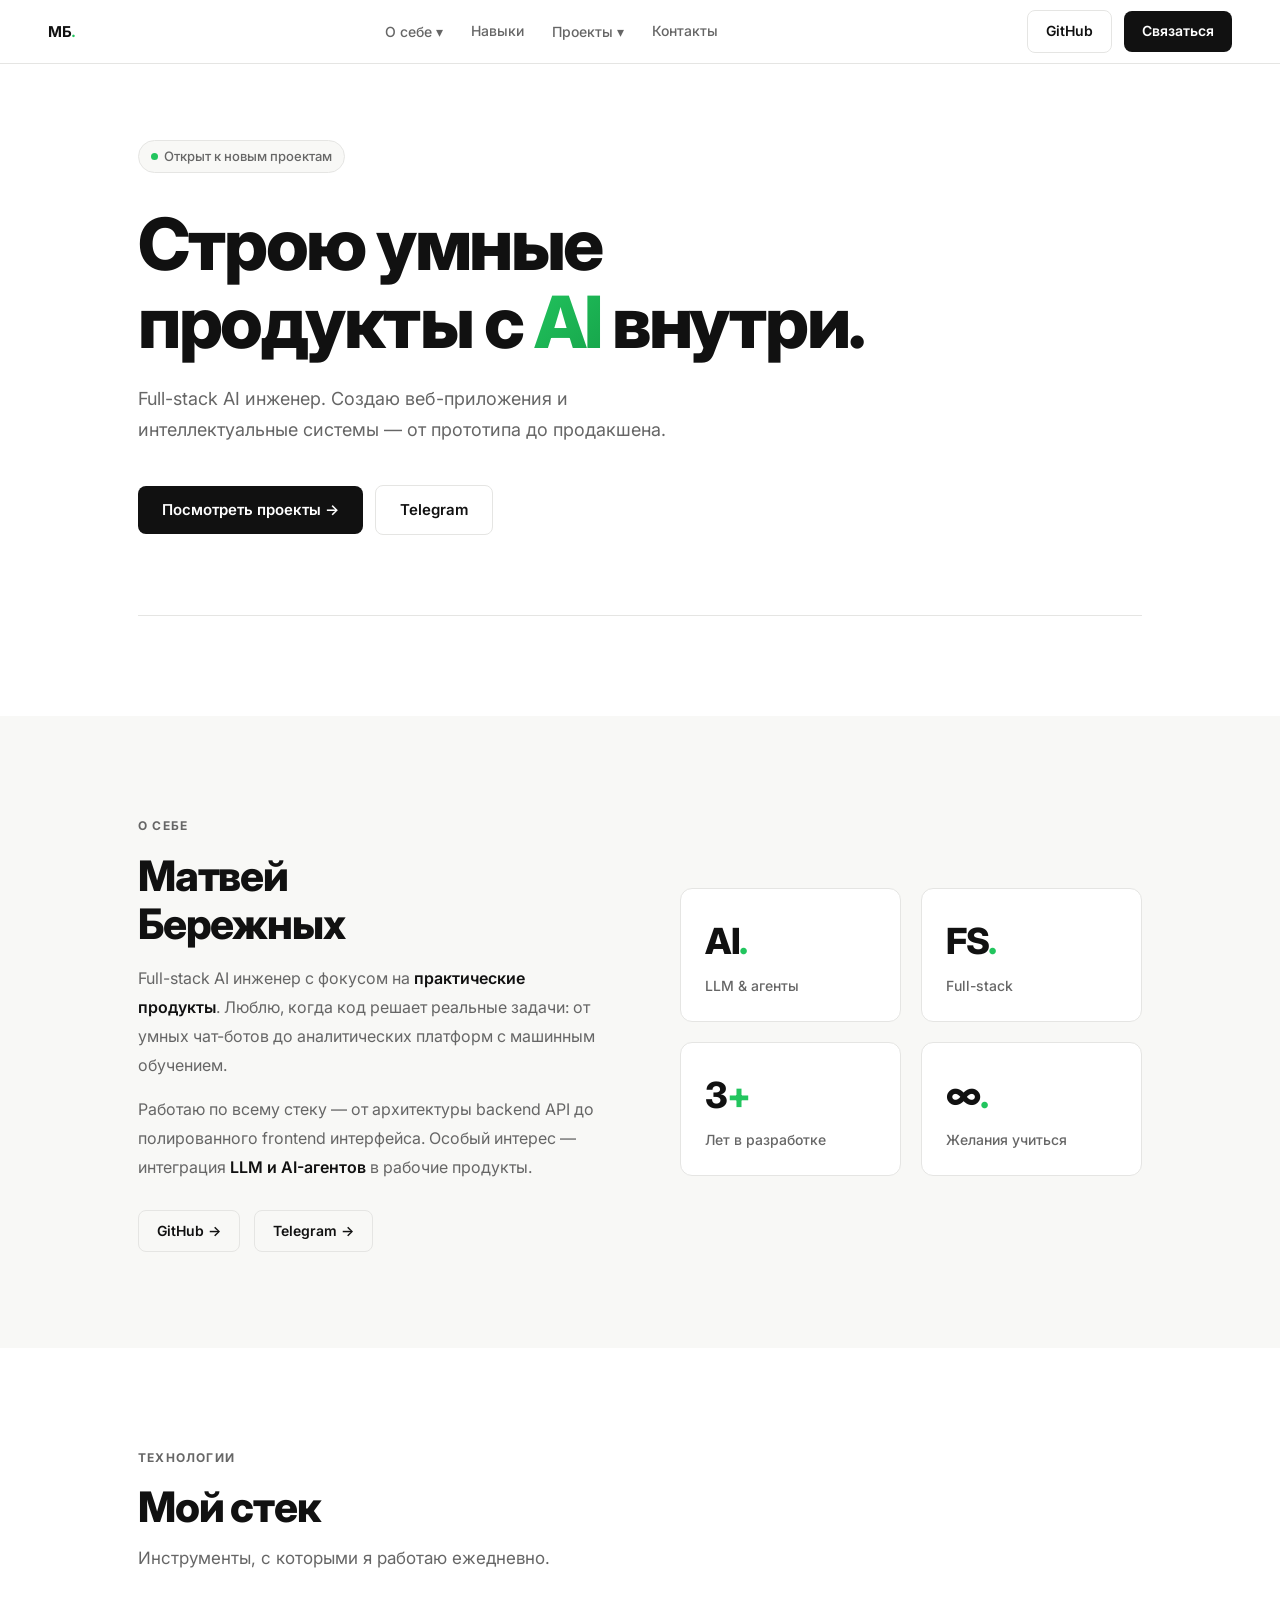
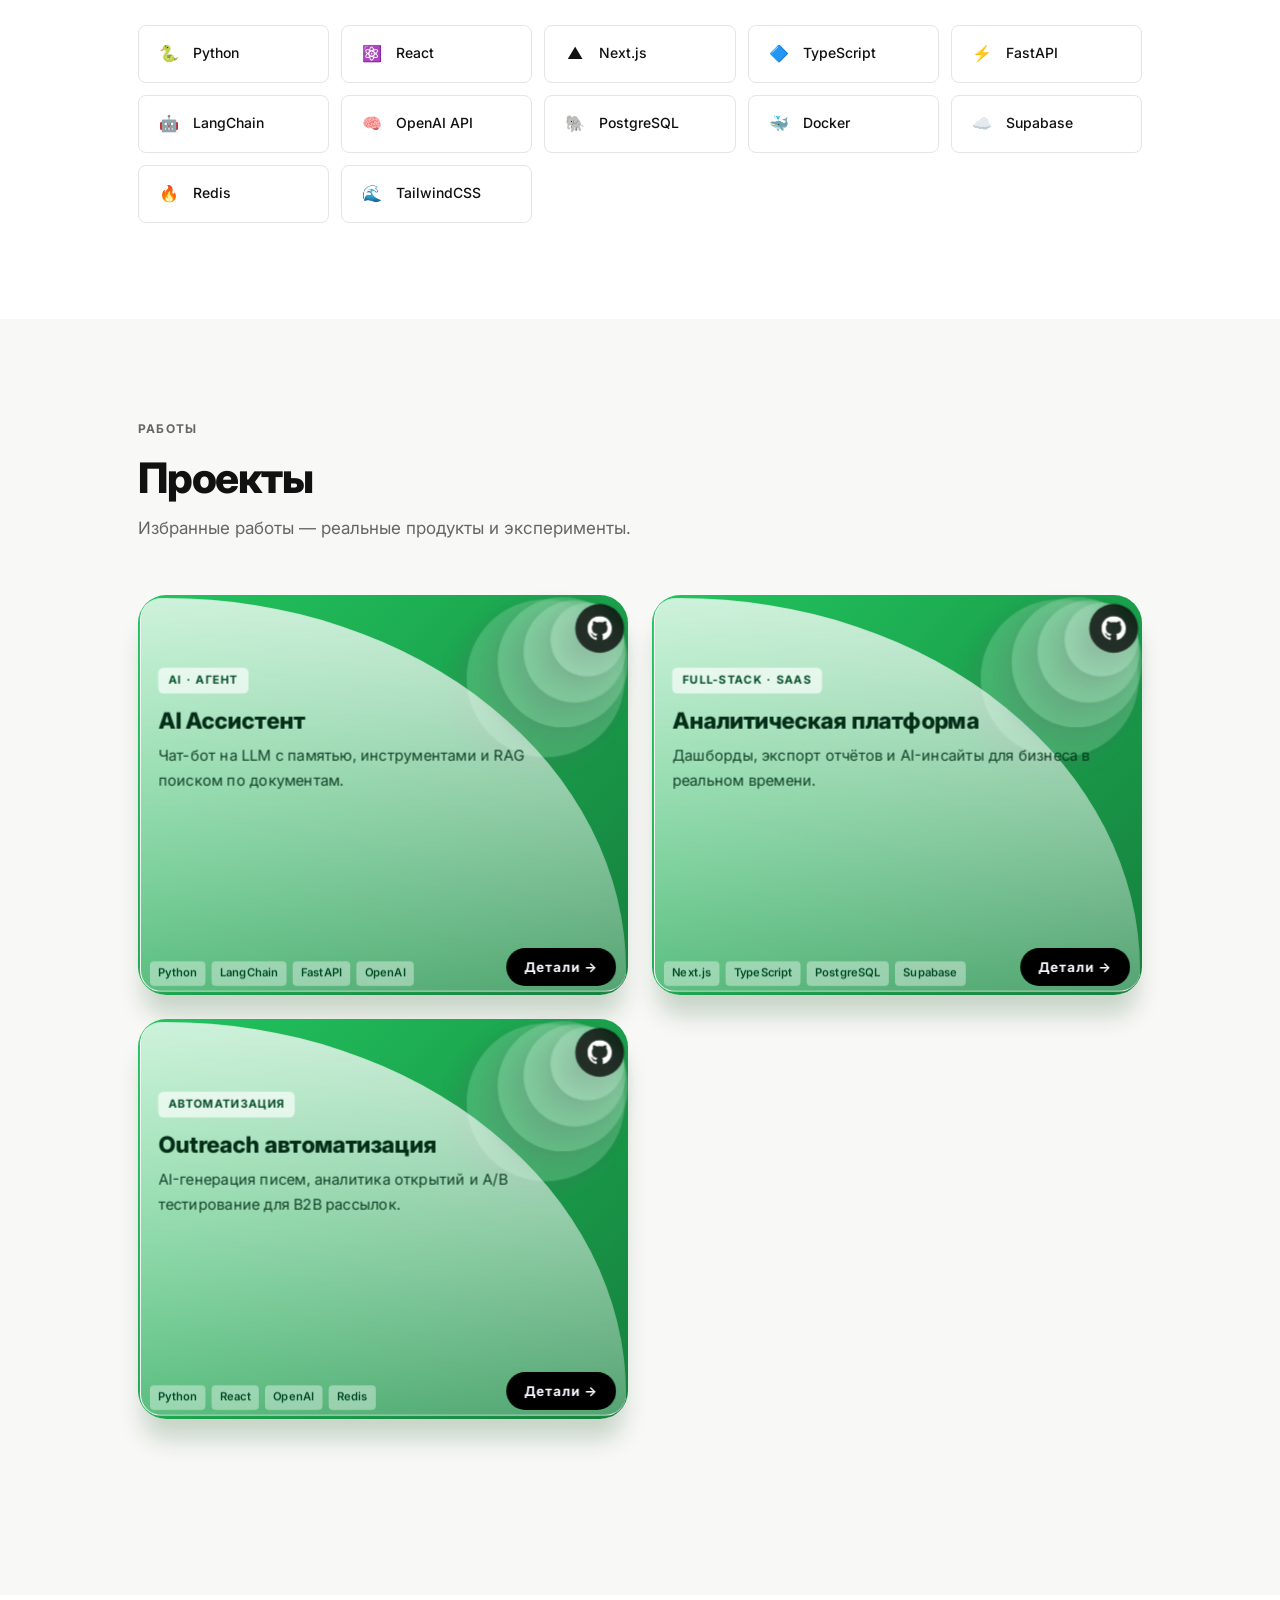
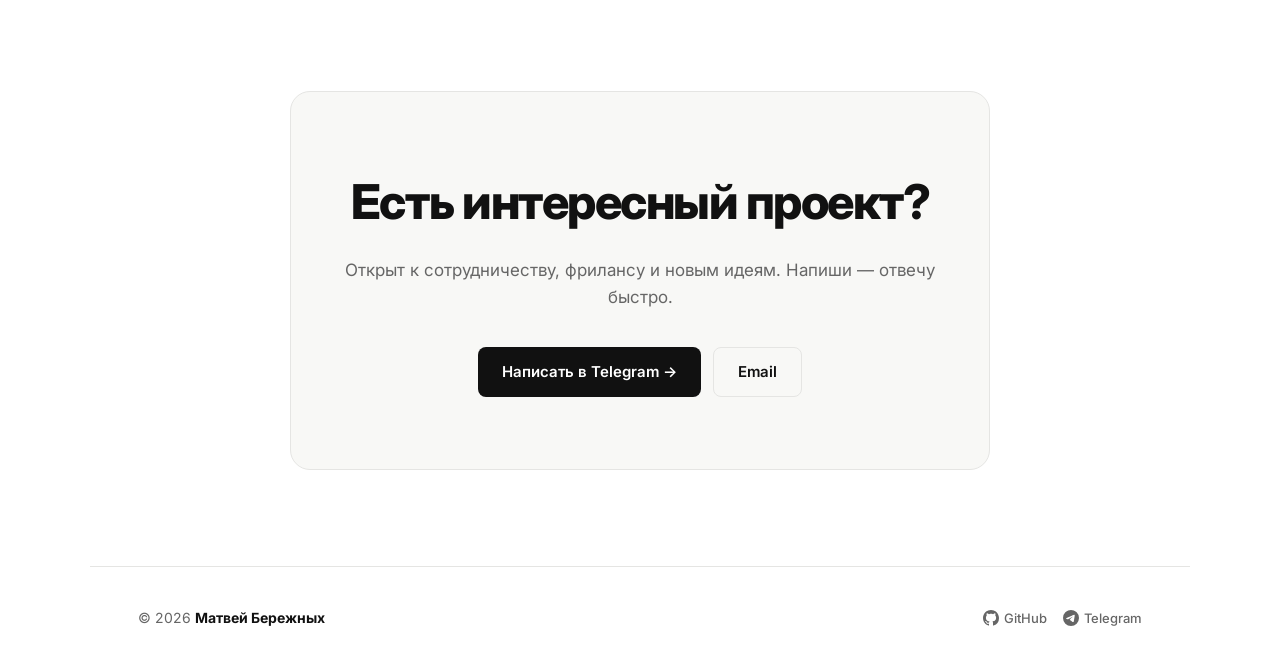
==== index.html @ 0d834790 "UI: redesign project cards — GitHub circle icon, visible category badge, stack/details layout Co-Aut" ====
<!DOCTYPE html>
<html lang="ru">
<head>
  <meta charset="UTF-8" />
  <meta name="viewport" content="width=device-width, initial-scale=1.0" />
  <title>Матвей Бережных — Full-stack AI инженер</title>
  <link rel="preconnect" href="https://fonts.googleapis.com" />
  <link href="https://fonts.googleapis.com/css2?family=Inter:wght@300;400;500;600;700;800&display=swap" rel="stylesheet" />
  <link rel="stylesheet" href="style.css" />
  <style>
    /* ── HERO ── */
    .hero {
      padding: 140px 48px 100px;
      max-width: 1100px; margin: 0 auto;
    }
    .hero-badge {
      display: inline-flex; align-items: center; gap: 6px;
      padding: 5px 12px; background: var(--bg2);
      border: 1px solid var(--border); border-radius: 100px;
      font-size: 13px; font-weight: 500; color: var(--text-muted); margin-bottom: 32px;
    }
    .hero-badge .dot {
      width: 7px; height: 7px; background: var(--accent-green);
      border-radius: 50%; animation: pulse 2s infinite;
    }
    @keyframes pulse { 0%,100%{opacity:1} 50%{opacity:0.4} }

    .hero h1 {
      font-size: clamp(40px, 6vw, 72px);
      font-weight: 800; letter-spacing: -2.5px; line-height: 1.08;
      color: var(--text); max-width: 820px;
    }
    .hero h1 em {
      font-style: normal;
      background: linear-gradient(135deg, #22c55e 0%, #16a34a 100%);
      -webkit-background-clip: text; -webkit-text-fill-color: transparent; background-clip: text;
    }
    .hero-sub {
      margin-top: 24px; font-size: 18px; color: var(--text-muted);
      max-width: 560px; line-height: 1.7; font-weight: 400;
    }
    .hero-actions {
      margin-top: 40px; display: flex; gap: 12px; flex-wrap: wrap; align-items: center;
    }
    .hero-actions .btn { font-size: 15px; padding: 12px 24px; }
    .hero-divider { margin-top: 80px; border: none; border-top: 1px solid var(--border); }

    /* ── SECTION COMMON ── */
    section { padding: 96px 48px; max-width: 1100px; margin: 0 auto; }
    .section-label {
      display: inline-block; font-size: 12px; font-weight: 700;
      letter-spacing: 1.2px; text-transform: uppercase;
      color: var(--text-muted); margin-bottom: 16px;
    }
    .section-title {
      font-size: clamp(28px, 3.5vw, 42px); font-weight: 800;
      letter-spacing: -1.2px; line-height: 1.15; color: var(--text);
    }
    .section-desc {
      margin-top: 12px; font-size: 17px; color: var(--text-muted);
      max-width: 520px; line-height: 1.7;
    }

    /* ── ABOUT ── */
    #about { background: var(--bg2); max-width: 100%; padding: 96px 0; }
    #about .inner {
      max-width: 1100px; margin: 0 auto; padding: 0 48px;
      display: grid; grid-template-columns: 1fr 1fr; gap: 80px; align-items: center;
    }
    .about-text p { font-size: 16px; color: var(--text-muted); line-height: 1.8; margin-top: 16px; }
    .about-text p strong { color: var(--text); font-weight: 600; }
    .about-stats { display: grid; grid-template-columns: 1fr 1fr; gap: 20px; }
    .stat-card {
      background: var(--bg); border: 1px solid var(--border);
      border-radius: var(--radius); padding: 24px;
    }
    .stat-card .num { font-size: 36px; font-weight: 800; letter-spacing: -1.5px; color: var(--text); }
    .stat-card .num span { color: var(--accent-green); }
    .stat-card .label { margin-top: 4px; font-size: 14px; color: var(--text-muted); font-weight: 500; }

    /* ── SKILLS ── */
    .skills-grid {
      margin-top: 52px;
      display: grid; grid-template-columns: repeat(auto-fill, minmax(160px, 1fr)); gap: 12px;
    }
    .skill-chip {
      display: flex; align-items: center; gap: 10px;
      padding: 14px 16px; background: var(--bg);
      border: 1px solid var(--border); border-radius: var(--radius-sm);
      font-size: 14px; font-weight: 500; color: var(--text);
      transition: border-color 0.15s, background 0.15s;
    }
    .skill-chip:hover { border-color: #aaa; background: var(--bg2); }
    .skill-icon {
      width: 28px; height: 28px; border-radius: 6px;
      display: flex; align-items: center; justify-content: center; font-size: 16px; flex-shrink: 0;
    }

    /* ── PROJECTS ── */
    #projects { background: var(--bg2); max-width: 100%; padding: 96px 0; overflow: visible; }
    #projects .inner { max-width: 1100px; margin: 0 auto; padding: 0 48px; overflow: visible; }
    .projects-grid {
      margin-top: 52px;
      display: grid; grid-template-columns: repeat(auto-fill, minmax(320px, 1fr));
      gap: 24px; overflow: visible; padding-bottom: 80px;
    }

    /* ── 3D PROJECT CARDS (uiverse Smit-Prajapati, adapted) ── */
    /* ── 3D PROJECT CARDS ── */
    .pc-parent {
      width: 100%;
      height: 400px;
      perspective: 1000px;
    }
    .pc-card {
      height: 100%;
      border-radius: 28px;
      background: linear-gradient(135deg, #22c55e 0%, #15803d 100%);
      transition: all 0.5s ease-in-out;
      transform-style: preserve-3d;
      box-shadow: rgba(5, 71, 17, 0) 40px 50px 25px -40px, rgba(5, 71, 17, 0.2) 0px 25px 25px -5px;
      position: relative;
    }
    .pc-glass {
      transform-style: preserve-3d;
      position: absolute;
      inset: 8px;
      border-radius: 22px;
      border-top-right-radius: 100%;
      background: linear-gradient(0deg, rgba(255,255,255,0.28) 0%, rgba(255,255,255,0.78) 100%);
      transform: translate3d(0, 0, 25px);
      border-left: 1px solid white;
      border-bottom: 1px solid white;
      transition: all 0.5s ease-in-out;
      pointer-events: none;
    }
    .pc-logo {
      position: absolute;
      right: 0; top: 0;
      transform-style: preserve-3d;
    }
    .pc-circle {
      display: block; position: absolute; aspect-ratio: 1;
      border-radius: 50%; top: 0; right: 0;
      box-shadow: rgba(100,100,111,0.2) -10px 10px 20px 0px;
      backdrop-filter: blur(5px);
      background: rgba(255,255,255,0.18);
      transition: all 0.5s ease-in-out;
    }
    .pc-circle1 { width: 155px; transform: translate3d(0,0,20px); top: 8px; right: 8px; }
    .pc-circle2 { width: 125px; transform: translate3d(0,0,40px); top: 10px; right: 10px; backdrop-filter: blur(1px); transition-delay: 0.4s; }
    .pc-circle3 { width: 96px;  transform: translate3d(0,0,60px); top: 17px; right: 17px; transition-delay: 0.8s; }
    .pc-circle4 { width: 68px;  transform: translate3d(0,0,80px); top: 23px; right: 23px; transition-delay: 1.2s; }
    .pc-circle5 {
      width: 44px; transform: translate3d(0,0,100px);
      top: 28px; right: 28px;
      display: grid; place-content: center;
      transition-delay: 1.6s;
      background: rgba(10,10,10,0.82) !important;
      text-decoration: none;
      cursor: pointer;
      transition: background 0.3s, transform 0.5s ease-in-out;
    }
    .pc-circle5 svg { width: 22px; height: 22px; fill: white; pointer-events: none; }
    .pc-circle5:hover { background: #181717 !important; }

    .pc-content {
      position: absolute;
      top: 0; left: 0; right: 0; bottom: 64px;
      padding: 76px 48px 16px 26px;
      transform: translate3d(0, 0, 26px);
      display: flex; flex-direction: column; justify-content: flex-start;
    }
    .pc-category {
      display: inline-block; width: fit-content;
      font-size: 11px; font-weight: 700; letter-spacing: 1.1px; text-transform: uppercase;
      color: #064e2a; background: rgba(255,255,255,0.65);
      padding: 4px 10px; border-radius: 5px; margin-bottom: 12px;
    }
    .pc-title {
      display: block;
      color: #042e18; font-weight: 800; font-size: 22px; letter-spacing: -0.4px;
      margin-bottom: 10px; line-height: 1.2;
    }
    .pc-text {
      display: block;
      color: rgba(4, 50, 26, 0.9); font-size: 14.5px; line-height: 1.65;
      margin-bottom: 14px; font-weight: 400;
    }
    .pc-stack { display: flex; flex-wrap: wrap; gap: 6px; margin-top: auto; }
    .pc-stack-tag {
      font-size: 11px; font-weight: 600;
      background: rgba(255,255,255,0.38); color: #064e2a;
      padding: 3px 8px; border-radius: 4px;
    }

    /* Readability tweaks — handled above */

    /* ── Bottom bar ── */
    .pc-bottom {
      position: absolute; bottom: 0; left: 0; right: 0;
      padding: 14px 18px;
      display: flex; gap: 10px; align-items: center; justify-content: space-between;
      transform: translate3d(0, 0, 26px);
      transform-style: preserve-3d;
    }

    /* GitHub button — moved to pc-circle5 icon */

    /* Details button */
    .pc-btn-details {
      outline: none; cursor: pointer; border: none;
      padding: 8px 18px; margin: 0;
      font-family: inherit; font-size: 13px;
      position: relative; display: inline-flex; align-items: center;
      letter-spacing: 0.05rem; font-weight: 700;
      border-radius: 500px; overflow: hidden;
      background: #22c55e; color: ghostwhite;
      text-decoration: none;
      transition: color 0.4s;
    }
    .pc-btn-details span {
      position: relative; z-index: 10; transition: color 0.4s;
    }
    .pc-btn-details:hover span { color: black; }
    .pc-btn-details::before {
      content: ""; position: absolute;
      top: 0; left: -10%; width: 120%; height: 100%; z-index: 0;
      background: #000;
      transform: skew(30deg);
      transition: transform 0.4s cubic-bezier(0.3, 1, 0.8, 1);
    }
    .pc-btn-details:hover::before { transform: translate3d(100%, 0, 0); }

    /* Hover 3D */
    .pc-parent:hover .pc-card {
      transform: rotate3d(1, 1, 0, 30deg);
      box-shadow: rgba(5,71,17,0.3) 30px 50px 25px -40px, rgba(5,71,17,0.1) 0px 25px 30px 0px;
    }
    .pc-parent:hover .pc-bottom .pc-btn-details {
      transform: translate3d(0, 0, 50px);
      box-shadow: rgba(5,71,17,0.2) -5px 20px 10px 0px;
    }
    .pc-parent:hover .pc-circle2 { transform: translate3d(0, 0, 60px); }
    .pc-parent:hover .pc-circle3 { transform: translate3d(0, 0, 80px); }
    .pc-parent:hover .pc-circle4 { transform: translate3d(0, 0, 100px); }
    .pc-parent:hover .pc-circle5 { transform: translate3d(0, 0, 120px); }

    @media (max-width: 768px) {
      .pc-parent { height: 360px; }
      .pc-parent:hover .pc-card { transform: none; }
    }

    /* ── CTA ── */
    #contact { text-align: center; }
    .cta-box {
      background: var(--bg2); border: 1px solid var(--border);
      border-radius: 20px; padding: 72px 48px; max-width: 700px; margin: 0 auto;
    }
    .cta-box h2 {
      font-size: clamp(28px, 4vw, 48px); font-weight: 800;
      letter-spacing: -1.5px; color: var(--text);
    }
    .cta-box p { margin-top: 16px; font-size: 17px; color: var(--text-muted); }
    .cta-box .actions { margin-top: 36px; display: flex; gap: 12px; justify-content: center; flex-wrap: wrap; }
    .cta-box .btn { font-size: 15px; padding: 12px 24px; }

    /* ── RESPONSIVE ── */
    @media (max-width: 768px) {
      .hero { padding: 110px 24px 64px; }
      section { padding: 64px 24px; }
      #about .inner { grid-template-columns: 1fr; padding: 0 24px; gap: 40px; }
      #projects .inner { padding: 0 24px; }
      .about-stats { grid-template-columns: 1fr 1fr; }
    }
  </style>
</head>
<body>

  <!-- NAV -->
  <nav id="nav">
    <a href="index.html" class="nav-logo">МБ<span>.</span></a>
    <ul class="nav-links" id="navLinks">
      <li>
        <button onclick="toggleDropdown(this)">О себе <i class="chevron">▾</i></button>
        <div class="dropdown">
          <a href="about.html" class="dropdown-item">
            <div class="di-icon">👤</div>
            <div class="di-text"><div class="di-title">Обо мне</div><div class="di-desc">Биография, опыт, ценности</div></div>
          </a>
          <a href="about.html#experience" class="dropdown-item">
            <div class="di-icon">🏆</div>
            <div class="di-text"><div class="di-title">Опыт и образование</div><div class="di-desc">Чем занимался, где учился</div></div>
          </a>
        </div>
      </li>
      <li><a href="#skills">Навыки</a></li>
      <li>
        <button onclick="toggleDropdown(this)">Проекты <i class="chevron">▾</i></button>
        <div class="dropdown">
          <a href="project-ai.html" class="dropdown-item">
            <div class="di-icon">🤖</div>
            <div class="di-text"><div class="di-title">AI Ассистент</div><div class="di-desc">LLM-агент с памятью и RAG</div></div>
          </a>
          <a href="project-analytics.html" class="dropdown-item">
            <div class="di-icon">📊</div>
            <div class="di-text"><div class="di-title">Аналитическая платформа</div><div class="di-desc">SaaS-дашборды + AI-инсайты</div></div>
          </a>
          <a href="project-outreach.html" class="dropdown-item">
            <div class="di-icon">✉️</div>
            <div class="di-text"><div class="di-title">Outreach автоматизация</div><div class="di-desc">AI-рассылки + аналитика</div></div>
          </a>
          <div class="dropdown-divider"></div>
          <a href="#projects" class="dropdown-item">
            <div class="di-icon">→</div>
            <div class="di-text"><div class="di-title">Все проекты</div><div class="di-desc">На главной странице</div></div>
          </a>
        </div>
      </li>
      <li><a href="#contact">Контакты</a></li>
    </ul>
    <div class="nav-cta">
      <a href="https://github.com/tamed0g" target="_blank" rel="noopener noreferrer" class="btn btn-outline">GitHub</a>
      <a href="#contact" class="btn btn-primary">Связаться</a>
    </div>
  </nav>

  <!-- HERO -->
  <div class="hero">
    <div class="hero-badge fade-in">
      <span class="dot"></span>
      Открыт к новым проектам
    </div>
    <h1 class="fade-in">Строю умные<br />продукты с&nbsp;<em>AI</em>&nbsp;внутри.</h1>
    <p class="hero-sub fade-in">
      Full-stack AI инженер. Создаю веб-приложения и интеллектуальные системы —
      от прототипа до продакшена.
    </p>
    <div class="hero-actions fade-in">
      <a href="#projects" class="btn btn-primary">Посмотреть проекты →</a>
      <a href="https://t.me/tamed0g" target="_blank" rel="noopener noreferrer" class="btn btn-outline">Telegram</a>
    </div>
    <hr class="hero-divider" />
  </div>

  <!-- ABOUT -->
  <section id="about">
    <div class="inner">
      <div class="about-text fade-in">
        <span class="section-label">О себе</span>
        <h2 class="section-title">Матвей<br />Бережных</h2>
        <p>
          Full-stack AI инженер с фокусом на <strong>практические продукты</strong>.
          Люблю, когда код решает реальные задачи: от умных чат-ботов до
          аналитических платформ с машинным обучением.
        </p>
        <p>
          Работаю по всему стеку — от архитектуры backend API
          до полированного frontend интерфейса. Особый интерес — интеграция
          <strong>LLM и AI-агентов</strong> в рабочие продукты.
        </p>
        <div style="margin-top: 28px;">
          <a href="https://github.com/tamed0g" target="_blank" rel="noopener noreferrer" class="btn btn-outline" style="margin-right:10px">GitHub →</a>
          <a href="https://t.me/tamed0g" target="_blank" rel="noopener noreferrer" class="btn btn-outline">Telegram →</a>
        </div>
      </div>
      <div class="about-stats fade-in">
        <div class="stat-card">
          <div class="num">AI<span>.</span></div>
          <div class="label">LLM & агенты</div>
        </div>
        <div class="stat-card">
          <div class="num">FS<span>.</span></div>
          <div class="label">Full-stack</div>
        </div>
        <div class="stat-card">
          <div class="num">3<span>+</span></div>
          <div class="label">Лет в разработке</div>
        </div>
        <div class="stat-card">
          <div class="num">∞<span>.</span></div>
          <div class="label">Желания учиться</div>
        </div>
      </div>
    </div>
  </section>

  <!-- SKILLS -->
  <section id="skills">
    <span class="section-label fade-in">Технологии</span>
    <h2 class="section-title fade-in">Мой стек</h2>
    <p class="section-desc fade-in">Инструменты, с которыми я работаю ежедневно.</p>
    <div class="skills-grid fade-in">
      <div class="skill-chip"><div class="skill-icon">🐍</div>Python</div>
      <div class="skill-chip"><div class="skill-icon">⚛️</div>React</div>
      <div class="skill-chip"><div class="skill-icon">▲</div>Next.js</div>
      <div class="skill-chip"><div class="skill-icon">🔷</div>TypeScript</div>
      <div class="skill-chip"><div class="skill-icon">⚡</div>FastAPI</div>
      <div class="skill-chip"><div class="skill-icon">🤖</div>LangChain</div>
      <div class="skill-chip"><div class="skill-icon">🧠</div>OpenAI API</div>
      <div class="skill-chip"><div class="skill-icon">🐘</div>PostgreSQL</div>
      <div class="skill-chip"><div class="skill-icon">🐳</div>Docker</div>
      <div class="skill-chip"><div class="skill-icon">☁️</div>Supabase</div>
      <div class="skill-chip"><div class="skill-icon">🔥</div>Redis</div>
      <div class="skill-chip"><div class="skill-icon">🌊</div>TailwindCSS</div>
    </div>
  </section>

  <!-- PROJECTS -->
  <section id="projects">
    <div class="inner">
      <span class="section-label fade-in">Работы</span>
      <h2 class="section-title fade-in">Проекты</h2>
      <p class="section-desc fade-in">Избранные работы — реальные продукты и эксперименты.</p>

      <div class="projects-grid">

        <div class="pc-parent">
          <div class="pc-card">
            <div class="pc-logo">
              <span class="pc-circle pc-circle1"></span>
              <span class="pc-circle pc-circle2"></span>
              <span class="pc-circle pc-circle3"></span>
              <span class="pc-circle pc-circle4"></span>
              <a href="https://github.com/tamed0g/assistant" target="_blank" rel="noopener noreferrer" class="pc-circle pc-circle5">
                <svg viewBox="0 0 24 24" xmlns="http://www.w3.org/2000/svg"><path d="M12 0C5.37 0 0 5.37 0 12c0 5.31 3.435 9.795 8.205 11.385.6.105.825-.255.825-.57 0-.285-.015-1.23-.015-2.235-3.015.555-3.795-.735-4.035-1.41-.135-.345-.72-1.41-1.23-1.695-.42-.225-1.02-.78-.015-.795.945-.015 1.62.87 1.845 1.23 1.08 1.815 2.805 1.305 3.495.99.105-.78.42-1.305.765-1.605-2.67-.3-5.46-1.335-5.46-5.925 0-1.305.465-2.385 1.23-3.225-.12-.3-.54-1.53.12-3.18 0 0 1.005-.315 3.3 1.23.96-.27 1.98-.405 3-.405s2.04.135 3 .405c2.295-1.56 3.3-1.23 3.3-1.23.66 1.65.24 2.88.12 3.18.765.84 1.23 1.905 1.23 3.225 0 4.605-2.805 5.625-5.475 5.925.435.375.81 1.095.81 2.22 0 1.605-.015 2.895-.015 3.3 0 .315.225.69.825.57A12.02 12.02 0 0 0 24 12c0-6.63-5.37-12-12-12z"/></svg>
              </a>
            </div>
            <div class="pc-glass"></div>
            <div class="pc-content">
              <span class="pc-category">AI · Агент</span>
              <span class="pc-title">AI Ассистент</span>
              <span class="pc-text">Чат-бот на LLM с памятью, инструментами и RAG поиском по документам.</span>
            </div>
            <div class="pc-bottom">
              <div class="pc-stack">
                <span class="pc-stack-tag">Python</span>
                <span class="pc-stack-tag">LangChain</span>
                <span class="pc-stack-tag">FastAPI</span>
                <span class="pc-stack-tag">OpenAI</span>
              </div>
              <a href="project-ai.html" class="pc-btn-details"><span>Детали →</span></a>
            </div>
          </div>
        </div>

        <div class="pc-parent">
          <div class="pc-card">
            <div class="pc-logo">
              <span class="pc-circle pc-circle1"></span>
              <span class="pc-circle pc-circle2"></span>
              <span class="pc-circle pc-circle3"></span>
              <span class="pc-circle pc-circle4"></span>
              <a href="https://github.com/tamed0g/ai_dashboard" target="_blank" rel="noopener noreferrer" class="pc-circle pc-circle5">
                <svg viewBox="0 0 24 24" xmlns="http://www.w3.org/2000/svg"><path d="M12 0C5.37 0 0 5.37 0 12c0 5.31 3.435 9.795 8.205 11.385.6.105.825-.255.825-.57 0-.285-.015-1.23-.015-2.235-3.015.555-3.795-.735-4.035-1.41-.135-.345-.72-1.41-1.23-1.695-.42-.225-1.02-.78-.015-.795.945-.015 1.62.87 1.845 1.23 1.08 1.815 2.805 1.305 3.495.99.105-.78.42-1.305.765-1.605-2.67-.3-5.46-1.335-5.46-5.925 0-1.305.465-2.385 1.23-3.225-.12-.3-.54-1.53.12-3.18 0 0 1.005-.315 3.3 1.23.96-.27 1.98-.405 3-.405s2.04.135 3 .405c2.295-1.56 3.3-1.23 3.3-1.23.66 1.65.24 2.88.12 3.18.765.84 1.23 1.905 1.23 3.225 0 4.605-2.805 5.625-5.475 5.925.435.375.81 1.095.81 2.22 0 1.605-.015 2.895-.015 3.3 0 .315.225.69.825.57A12.02 12.02 0 0 0 24 12c0-6.63-5.37-12-12-12z"/></svg>
              </a>
            </div>
            <div class="pc-glass"></div>
            <div class="pc-content">
              <span class="pc-category">Full-stack · SaaS</span>
              <span class="pc-title">Аналитическая платформа</span>
              <span class="pc-text">Дашборды, экспорт отчётов и AI-инсайты для бизнеса в реальном времени.</span>
            </div>
            <div class="pc-bottom">
              <div class="pc-stack">
                <span class="pc-stack-tag">Next.js</span>
                <span class="pc-stack-tag">TypeScript</span>
                <span class="pc-stack-tag">PostgreSQL</span>
                <span class="pc-stack-tag">Supabase</span>
              </div>
              <a href="project-analytics.html" class="pc-btn-details"><span>Детали →</span></a>
            </div>
          </div>
        </div>

        <div class="pc-parent">
          <div class="pc-card">
            <div class="pc-logo">
              <span class="pc-circle pc-circle1"></span>
              <span class="pc-circle pc-circle2"></span>
              <span class="pc-circle pc-circle3"></span>
              <span class="pc-circle pc-circle4"></span>
              <a href="https://github.com/tamed0g/b2b-outreach-pipeline" target="_blank" rel="noopener noreferrer" class="pc-circle pc-circle5">
                <svg viewBox="0 0 24 24" xmlns="http://www.w3.org/2000/svg"><path d="M12 0C5.37 0 0 5.37 0 12c0 5.31 3.435 9.795 8.205 11.385.6.105.825-.255.825-.57 0-.285-.015-1.23-.015-2.235-3.015.555-3.795-.735-4.035-1.41-.135-.345-.72-1.41-1.23-1.695-.42-.225-1.02-.78-.015-.795.945-.015 1.62.87 1.845 1.23 1.08 1.815 2.805 1.305 3.495.99.105-.78.42-1.305.765-1.605-2.67-.3-5.46-1.335-5.46-5.925 0-1.305.465-2.385 1.23-3.225-.12-.3-.54-1.53.12-3.18 0 0 1.005-.315 3.3 1.23.96-.27 1.98-.405 3-.405s2.04.135 3 .405c2.295-1.56 3.3-1.23 3.3-1.23.66 1.65.24 2.88.12 3.18.765.84 1.23 1.905 1.23 3.225 0 4.605-2.805 5.625-5.475 5.925.435.375.81 1.095.81 2.22 0 1.605-.015 2.895-.015 3.3 0 .315.225.69.825.57A12.02 12.02 0 0 0 24 12c0-6.63-5.37-12-12-12z"/></svg>
              </a>
            </div>
            <div class="pc-glass"></div>
            <div class="pc-content">
              <span class="pc-category">Автоматизация</span>
              <span class="pc-title">Outreach автоматизация</span>
              <span class="pc-text">AI-генерация писем, аналитика открытий и A/B тестирование для B2B рассылок.</span>
            </div>
            <div class="pc-bottom">
              <div class="pc-stack">
                <span class="pc-stack-tag">Python</span>
                <span class="pc-stack-tag">React</span>
                <span class="pc-stack-tag">OpenAI</span>
                <span class="pc-stack-tag">Redis</span>
              </div>
              <a href="project-outreach.html" class="pc-btn-details"><span>Детали →</span></a>
            </div>
          </div>
        </div>

      </div>
    </div>
  </section>

  <!-- CONTACT -->
  <section id="contact">
    <div class="cta-box fade-in">
      <h2>Есть интересный проект?</h2>
      <p>Открыт к сотрудничеству, фрилансу и новым идеям. Напиши — отвечу быстро.</p>
      <div class="actions">
        <a href="https://t.me/tamed0g" target="_blank" rel="noopener noreferrer" class="btn btn-primary">Написать в Telegram →</a>
        <a href="mailto:berezhnyhmatvey@gmail.com" class="btn btn-outline">Email</a>
      </div>
    </div>
  </section>

  <!-- FOOTER -->
  <footer>
    <div class="footer-left">© 2026 <a href="#">Матвей Бережных</a></div>
    <div class="footer-socials">
      <a href="https://github.com/tamed0g" target="_blank" rel="noopener noreferrer">
        <svg width="16" height="16" viewBox="0 0 24 24" fill="currentColor"><path d="M12 0C5.37 0 0 5.37 0 12c0 5.31 3.435 9.795 8.205 11.385.6.105.825-.255.825-.57 0-.285-.015-1.23-.015-2.235-3.015.555-3.795-.735-4.035-1.41-.135-.345-.72-1.41-1.23-1.695-.42-.225-1.02-.78-.015-.795.945-.015 1.62.87 1.845 1.23 1.08 1.815 2.805 1.305 3.495.99.105-.78.42-1.305.765-1.605-2.67-.3-5.46-1.335-5.46-5.925 0-1.305.465-2.385 1.23-3.225-.12-.3-.54-1.53.12-3.18 0 0 1.005-.315 3.3 1.23.96-.27 1.98-.405 3-.405s2.04.135 3 .405c2.295-1.56 3.3-1.23 3.3-1.23.66 1.65.24 2.88.12 3.18.765.84 1.23 1.905 1.23 3.225 0 4.605-2.805 5.625-5.475 5.925.435.375.81 1.095.81 2.22 0 1.605-.015 2.895-.015 3.3 0 .315.225.69.825.57A12.02 12.02 0 0 0 24 12c0-6.63-5.37-12-12-12z"/></svg>
        GitHub
      </a>
      <a href="https://t.me/tamed0g" target="_blank" rel="noopener noreferrer">
        <svg width="16" height="16" viewBox="0 0 24 24" fill="currentColor"><path d="M11.944 0A12 12 0 0 0 0 12a12 12 0 0 0 12 12 12 12 0 0 0 12-12A12 12 0 0 0 12 0a12 12 0 0 0-.056 0zm4.962 7.224c.1-.002.321.023.465.14a.506.506 0 0 1 .171.325c.016.093.036.306.02.472-.18 1.898-.962 6.502-1.36 8.627-.168.9-.499 1.201-.82 1.23-.696.065-1.225-.46-1.9-.902-1.056-.693-1.653-1.124-2.678-1.8-1.185-.78-.417-1.21.258-1.91.177-.184 3.247-2.977 3.307-3.23.007-.032.014-.15-.056-.212s-.174-.041-.249-.024c-.106.024-1.793 1.14-5.061 3.345-.48.33-.913.49-1.302.48-.428-.008-1.252-.241-1.865-.44-.752-.245-1.349-.374-1.297-.789.027-.216.325-.437.893-.663 3.498-1.524 5.83-2.529 6.998-3.014 3.332-1.386 4.025-1.627 4.476-1.635z"/></svg>
        Telegram
      </a>
    </div>
  </footer>

  <script src="main.js"></script>
</body>
</html>
---- style.css ----
/* ── RESET ── */
*, *::before, *::after { box-sizing: border-box; margin: 0; padding: 0; }

:root {
  --bg: #ffffff;
  --bg2: #f8f8f6;
  --bg3: #f0efeb;
  --text: #111111;
  --text-muted: #666666;
  --accent-green: #22c55e;
  --border: #e5e5e3;
  --radius: 12px;
  --radius-sm: 8px;
}

html { scroll-behavior: smooth; }
body {
  font-family: 'Inter', -apple-system, sans-serif;
  background: var(--bg);
  color: var(--text);
  line-height: 1.6;
  -webkit-font-smoothing: antialiased;
}

/* ── NAV ── */
nav {
  position: fixed; top: 0; left: 0; right: 0; z-index: 100;
  display: flex; align-items: center; justify-content: space-between;
  padding: 0 48px; height: 64px;
  background: rgba(255,255,255,0.85);
  backdrop-filter: blur(12px);
  border-bottom: 1px solid var(--border);
  transition: box-shadow 0.2s;
}
nav.scrolled { box-shadow: 0 1px 16px rgba(0,0,0,0.06); }

.nav-logo {
  font-size: 15px; font-weight: 700; letter-spacing: -0.3px;
  color: var(--text); text-decoration: none;
}
.nav-logo span { color: var(--accent-green); }

.nav-links {
  display: flex; gap: 4px; list-style: none; align-items: center;
}
.nav-links > li { position: relative; }
.nav-links > li > a,
.nav-links > li > button {
  font-size: 14px; font-weight: 500; color: var(--text-muted);
  text-decoration: none; background: none; border: none; cursor: pointer;
  padding: 6px 12px; border-radius: 6px;
  display: flex; align-items: center; gap: 4px;
  transition: color 0.15s, background 0.15s; font-family: inherit;
}
.nav-links > li > a:hover,
.nav-links > li > button:hover,
.nav-links > li.open > button { color: var(--text); background: var(--bg2); }
.nav-links > li > button .chevron {
  display: inline-block; transition: transform 0.2s; font-style: normal;
}
.nav-links > li.open > button .chevron { transform: rotate(180deg); }

.nav-cta { display: flex; align-items: center; gap: 12px; }

/* Dropdown */
.dropdown {
  position: absolute; top: calc(100% + 10px); left: 50%;
  transform: translateX(-50%) translateY(-8px);
  min-width: 220px; background: var(--bg);
  border: 1px solid var(--border); border-radius: var(--radius);
  box-shadow: 0 8px 32px rgba(0,0,0,0.10), 0 2px 8px rgba(0,0,0,0.06);
  padding: 8px; opacity: 0; pointer-events: none;
  transition: opacity 0.18s ease, transform 0.18s ease; z-index: 200;
}
.nav-links > li.open .dropdown {
  opacity: 1; pointer-events: auto; transform: translateX(-50%) translateY(0);
}
.dropdown::before {
  content: ''; position: absolute; top: -5px; left: 50%;
  transform: translateX(-50%) rotate(45deg); width: 10px; height: 10px;
  background: var(--bg);
  border-left: 1px solid var(--border); border-top: 1px solid var(--border);
}
.dropdown-item {
  display: flex; align-items: flex-start; gap: 12px;
  padding: 10px 12px; border-radius: 8px;
  text-decoration: none; color: var(--text); transition: background 0.12s;
}
.dropdown-item:hover { background: var(--bg2); }
.di-icon {
  font-size: 20px; width: 36px; height: 36px;
  background: var(--bg2); border: 1px solid var(--border);
  border-radius: 8px; display: flex; align-items: center;
  justify-content: center; flex-shrink: 0; transition: border-color 0.12s;
}
.dropdown-item:hover .di-icon { border-color: #bbb; }
.di-title { font-size: 13px; font-weight: 600; color: var(--text); line-height: 1.3; }
.di-desc { font-size: 12px; color: var(--text-muted); margin-top: 1px; line-height: 1.4; }
.dropdown-divider { height: 1px; background: var(--border); margin: 6px 0; }

/* ── BUTTONS ── */
.btn {
  display: inline-flex; align-items: center; gap: 6px;
  padding: 9px 18px; font-size: 14px; font-weight: 600;
  border-radius: var(--radius-sm); text-decoration: none;
  transition: all 0.15s; cursor: pointer; border: none;
}
.btn-primary { background: var(--text); color: #fff; }
.btn-primary:hover { background: #333; }
.btn-outline { background: transparent; color: var(--text); border: 1.5px solid var(--border); }
.btn-outline:hover { border-color: var(--text); background: var(--bg2); }

/* ── FOOTER ── */
footer {
  border-top: 1px solid var(--border); padding: 40px 48px;
  max-width: 1100px; margin: 0 auto;
  display: flex; align-items: center; justify-content: space-between; flex-wrap: wrap; gap: 16px;
}
.footer-left { font-size: 14px; color: var(--text-muted); }
.footer-left a { font-weight: 700; color: var(--text); text-decoration: none; }
.footer-socials { display: flex; gap: 16px; }
.footer-socials a {
  font-size: 13px; font-weight: 500; color: var(--text-muted);
  text-decoration: none; display: flex; align-items: center; gap: 5px; transition: color 0.15s;
}
.footer-socials a:hover { color: var(--text); }

/* ── FADE-IN ── */
.fade-in {
  opacity: 0; transform: translateY(20px);
  transition: opacity 0.5s ease, transform 0.5s ease;
}
.fade-in.visible { opacity: 1; transform: none; }

/* ── PAGE HERO (страницы проектов и "О себе") ── */
.page-hero {
  padding: 120px 48px 72px;
  max-width: 1100px; margin: 0 auto;
  border-bottom: 1px solid var(--border);
}
.breadcrumb { display: flex; align-items: center; gap: 6px; font-size: 13px; color: var(--text-muted); margin-bottom: 24px; }
.breadcrumb a { color: var(--text-muted); text-decoration: none; }
.breadcrumb a:hover { color: var(--text); }
.breadcrumb span { opacity: 0.4; }
.hero-meta { display: flex; align-items: center; gap: 10px; margin-bottom: 20px; flex-wrap: wrap; }
.project-tag {
  font-size: 11px; font-weight: 600; letter-spacing: 0.8px; text-transform: uppercase;
  color: var(--text-muted); background: var(--bg2); border: 1px solid var(--border);
  padding: 3px 8px; border-radius: 4px;
}
.page-hero h1 { font-size: clamp(36px, 5vw, 60px); font-weight: 800; letter-spacing: -2px; line-height: 1.1; }
.page-hero p { margin-top: 16px; font-size: 18px; color: var(--text-muted); max-width: 580px; line-height: 1.7; }
.hero-actions { display: flex; gap: 12px; margin-top: 32px; flex-wrap: wrap; }
.hero-actions .btn { font-size: 15px; padding: 12px 24px; }

/* ── CONTENT (страницы проектов) ── */
.content { max-width: 1100px; margin: 0 auto; padding: 72px 48px; }
.content-block { margin-bottom: 64px; }
.content-block h2 { font-size: 24px; font-weight: 700; letter-spacing: -0.6px; margin-bottom: 20px; }
.content-block p { font-size: 16px; color: var(--text-muted); line-height: 1.8; margin-bottom: 14px; }
.content-block p strong { color: var(--text); font-weight: 600; }

/* Feature cards */
.feature-grid { display: grid; grid-template-columns: repeat(auto-fill, minmax(240px, 1fr)); gap: 16px; margin-top: 8px; }
.feature-card {
  background: var(--bg2); border: 1px solid var(--border); border-radius: var(--radius);
  padding: 24px; transition: border-color 0.15s;
}
.feature-card:hover { border-color: #bbb; }
.feature-icon { font-size: 24px; margin-bottom: 12px; }
.feature-title { font-size: 15px; font-weight: 700; color: var(--text); margin-bottom: 6px; }
.feature-desc { font-size: 13px; color: var(--text-muted); line-height: 1.6; }

/* Stack tags */
.stack-row { display: flex; flex-wrap: wrap; gap: 8px; margin-top: 8px; }
.stack-tag {
  font-size: 13px; font-weight: 500; color: var(--text);
  background: var(--bg2); border: 1px solid var(--border);
  border-radius: 6px; padding: 6px 12px;
}

/* Project prev/next nav */
.project-nav {
  display: flex; justify-content: space-between; align-items: center;
  padding: 32px 48px; border-top: 1px solid var(--border);
  max-width: 1100px; margin: 0 auto;
}
.pnav-link { display: flex; flex-direction: column; text-decoration: none; gap: 4px; }
.pnav-label { font-size: 12px; color: var(--text-muted); font-weight: 500; }
.pnav-title { font-size: 15px; font-weight: 700; color: var(--text); }
.pnav-link:hover .pnav-title { text-decoration: underline; }
.pnav-link.right { text-align: right; }

/* ── RESPONSIVE ── */
@media (max-width: 768px) {
  nav { padding: 0 24px; }
  .nav-links { display: none; }
  .page-hero, .content, .project-nav, footer { padding-left: 24px; padding-right: 24px; }
  footer { padding-top: 32px; padding-bottom: 32px; }
}
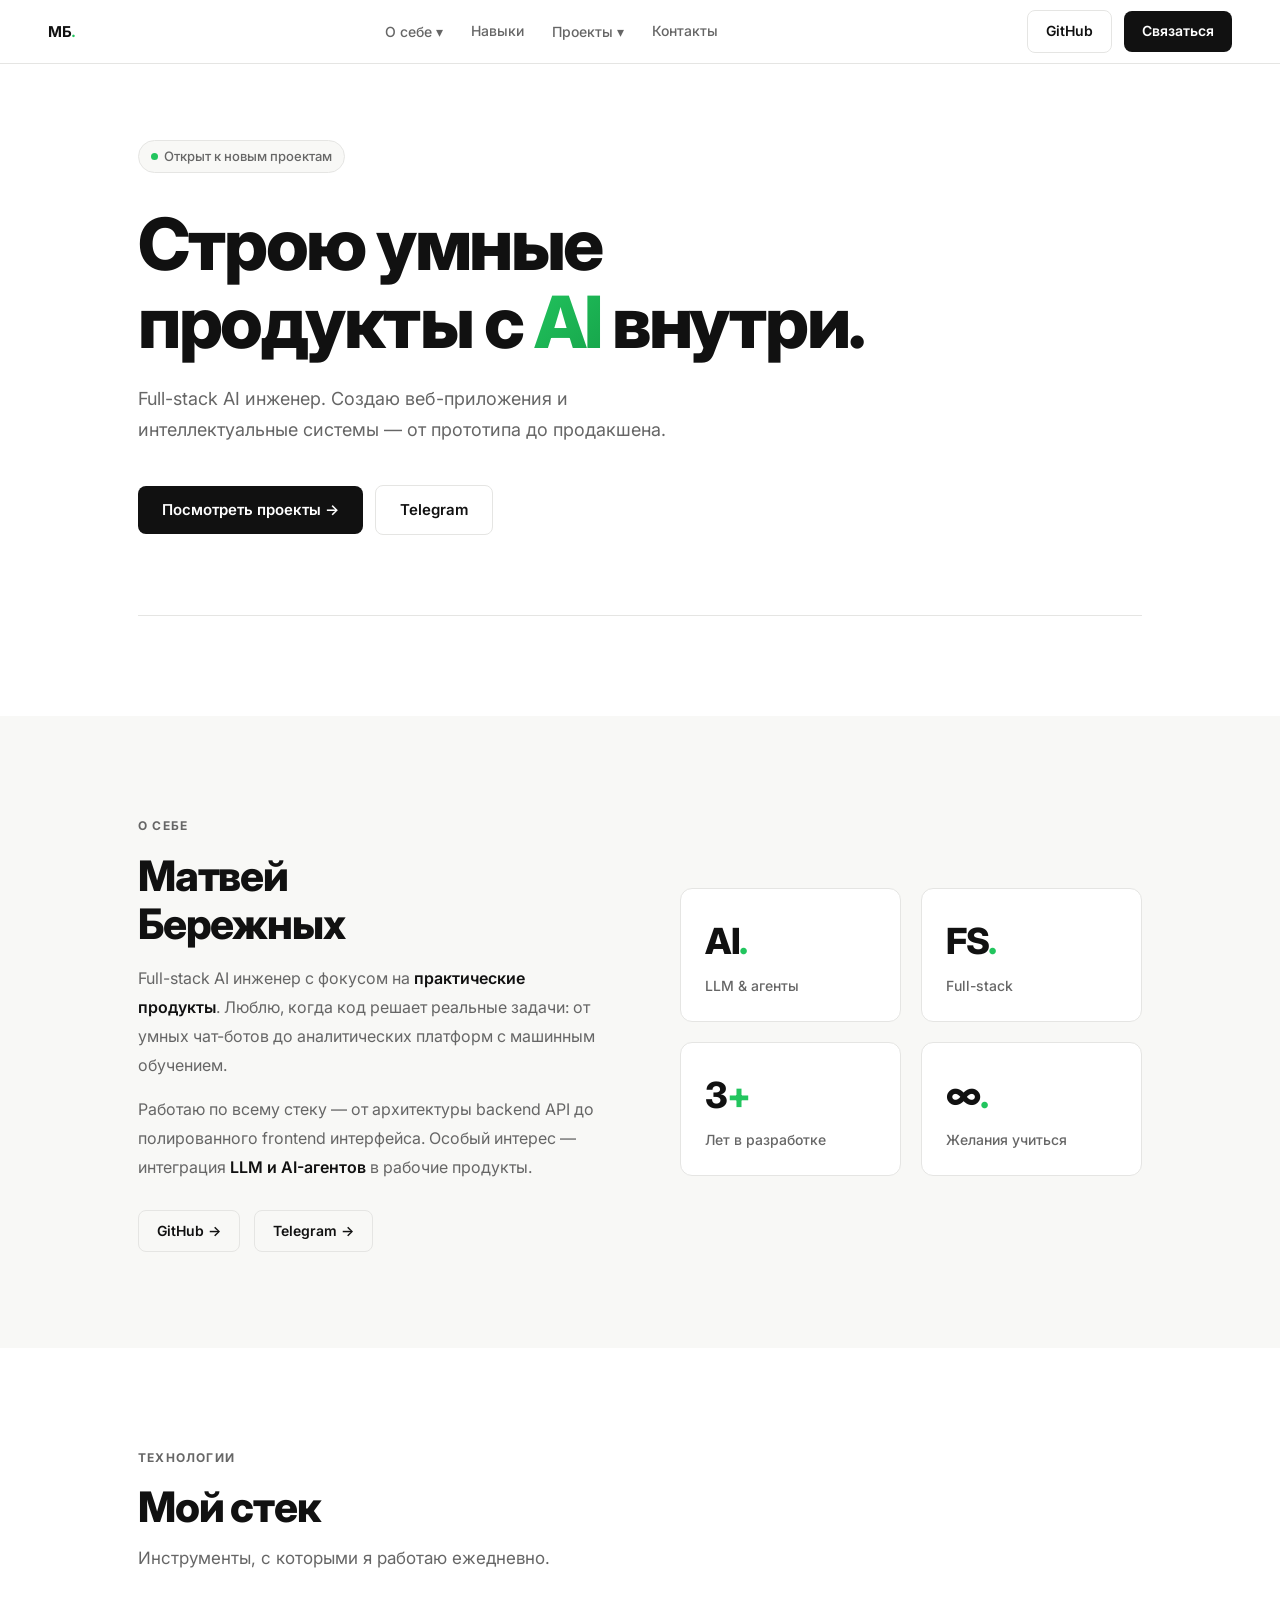
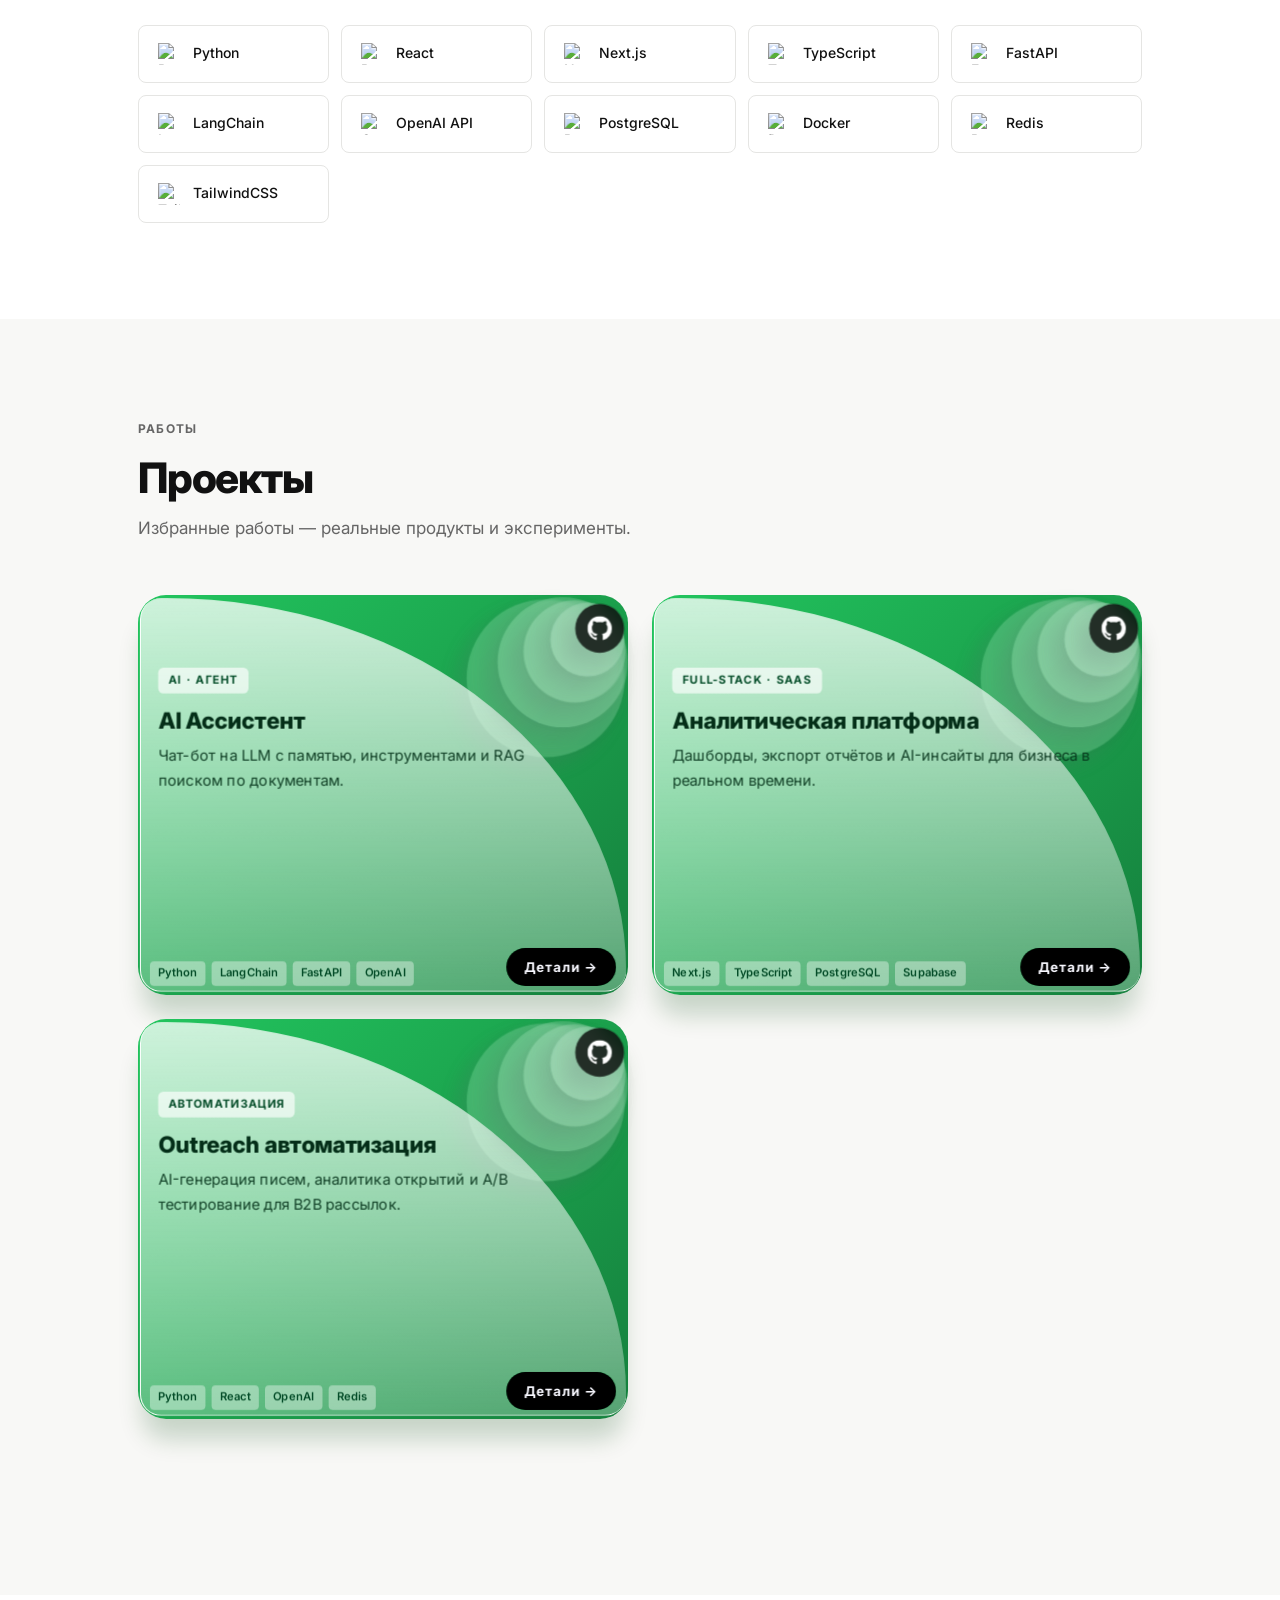
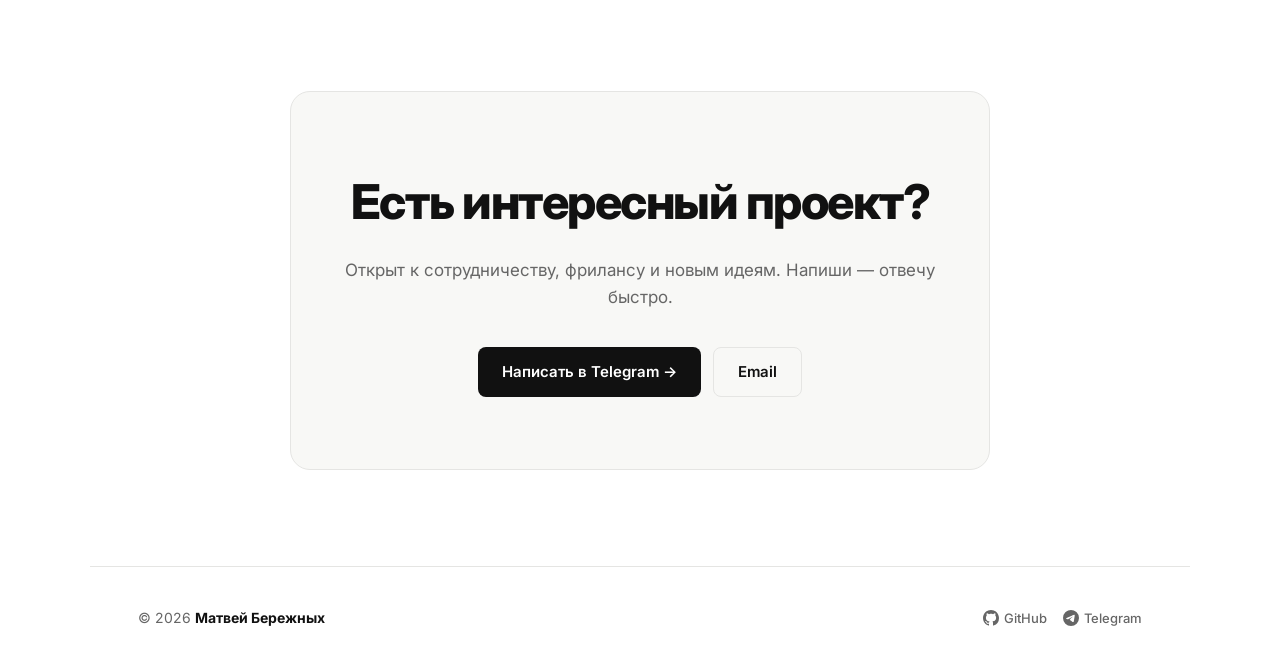
==== commit 8c87b6ae: "Skills: replace emoji with real brand icons via Simple Icons CDN, remove Supabase Co-Authored-By: Cl" ====
--- a/index.html
+++ b/index.html
@@ -93,8 +93,9 @@
     .skill-chip:hover { border-color: #aaa; background: var(--bg2); }
     .skill-icon {
       width: 28px; height: 28px; border-radius: 6px;
-      display: flex; align-items: center; justify-content: center; font-size: 16px; flex-shrink: 0;
-    }
+      display: flex; align-items: center; justify-content: center; flex-shrink: 0;
+    }
+    .skill-icon img { width: 22px; height: 22px; object-fit: contain; }
 
     /* ── PROJECTS ── */
     #projects { background: var(--bg2); max-width: 100%; padding: 96px 0; overflow: visible; }
@@ -391,18 +392,17 @@
     <h2 class="section-title fade-in">Мой стек</h2>
     <p class="section-desc fade-in">Инструменты, с которыми я работаю ежедневно.</p>
     <div class="skills-grid fade-in">
-      <div class="skill-chip"><div class="skill-icon">🐍</div>Python</div>
-      <div class="skill-chip"><div class="skill-icon">⚛️</div>React</div>
-      <div class="skill-chip"><div class="skill-icon">▲</div>Next.js</div>
-      <div class="skill-chip"><div class="skill-icon">🔷</div>TypeScript</div>
-      <div class="skill-chip"><div class="skill-icon">⚡</div>FastAPI</div>
-      <div class="skill-chip"><div class="skill-icon">🤖</div>LangChain</div>
-      <div class="skill-chip"><div class="skill-icon">🧠</div>OpenAI API</div>
-      <div class="skill-chip"><div class="skill-icon">🐘</div>PostgreSQL</div>
-      <div class="skill-chip"><div class="skill-icon">🐳</div>Docker</div>
-      <div class="skill-chip"><div class="skill-icon">☁️</div>Supabase</div>
-      <div class="skill-chip"><div class="skill-icon">🔥</div>Redis</div>
-      <div class="skill-chip"><div class="skill-icon">🌊</div>TailwindCSS</div>
+      <div class="skill-chip"><div class="skill-icon"><img src="https://cdn.simpleicons.org/python" alt="Python"></div>Python</div>
+      <div class="skill-chip"><div class="skill-icon"><img src="https://cdn.simpleicons.org/react" alt="React"></div>React</div>
+      <div class="skill-chip"><div class="skill-icon"><img src="https://cdn.simpleicons.org/nextdotjs" alt="Next.js"></div>Next.js</div>
+      <div class="skill-chip"><div class="skill-icon"><img src="https://cdn.simpleicons.org/typescript" alt="TypeScript"></div>TypeScript</div>
+      <div class="skill-chip"><div class="skill-icon"><img src="https://cdn.simpleicons.org/fastapi" alt="FastAPI"></div>FastAPI</div>
+      <div class="skill-chip"><div class="skill-icon"><img src="https://cdn.simpleicons.org/langchain" alt="LangChain"></div>LangChain</div>
+      <div class="skill-chip"><div class="skill-icon"><img src="https://cdn.simpleicons.org/openai" alt="OpenAI"></div>OpenAI API</div>
+      <div class="skill-chip"><div class="skill-icon"><img src="https://cdn.simpleicons.org/postgresql" alt="PostgreSQL"></div>PostgreSQL</div>
+      <div class="skill-chip"><div class="skill-icon"><img src="https://cdn.simpleicons.org/docker" alt="Docker"></div>Docker</div>
+      <div class="skill-chip"><div class="skill-icon"><img src="https://cdn.simpleicons.org/redis" alt="Redis"></div>Redis</div>
+      <div class="skill-chip"><div class="skill-icon"><img src="https://cdn.simpleicons.org/tailwindcss" alt="TailwindCSS"></div>TailwindCSS</div>
     </div>
   </section>
 
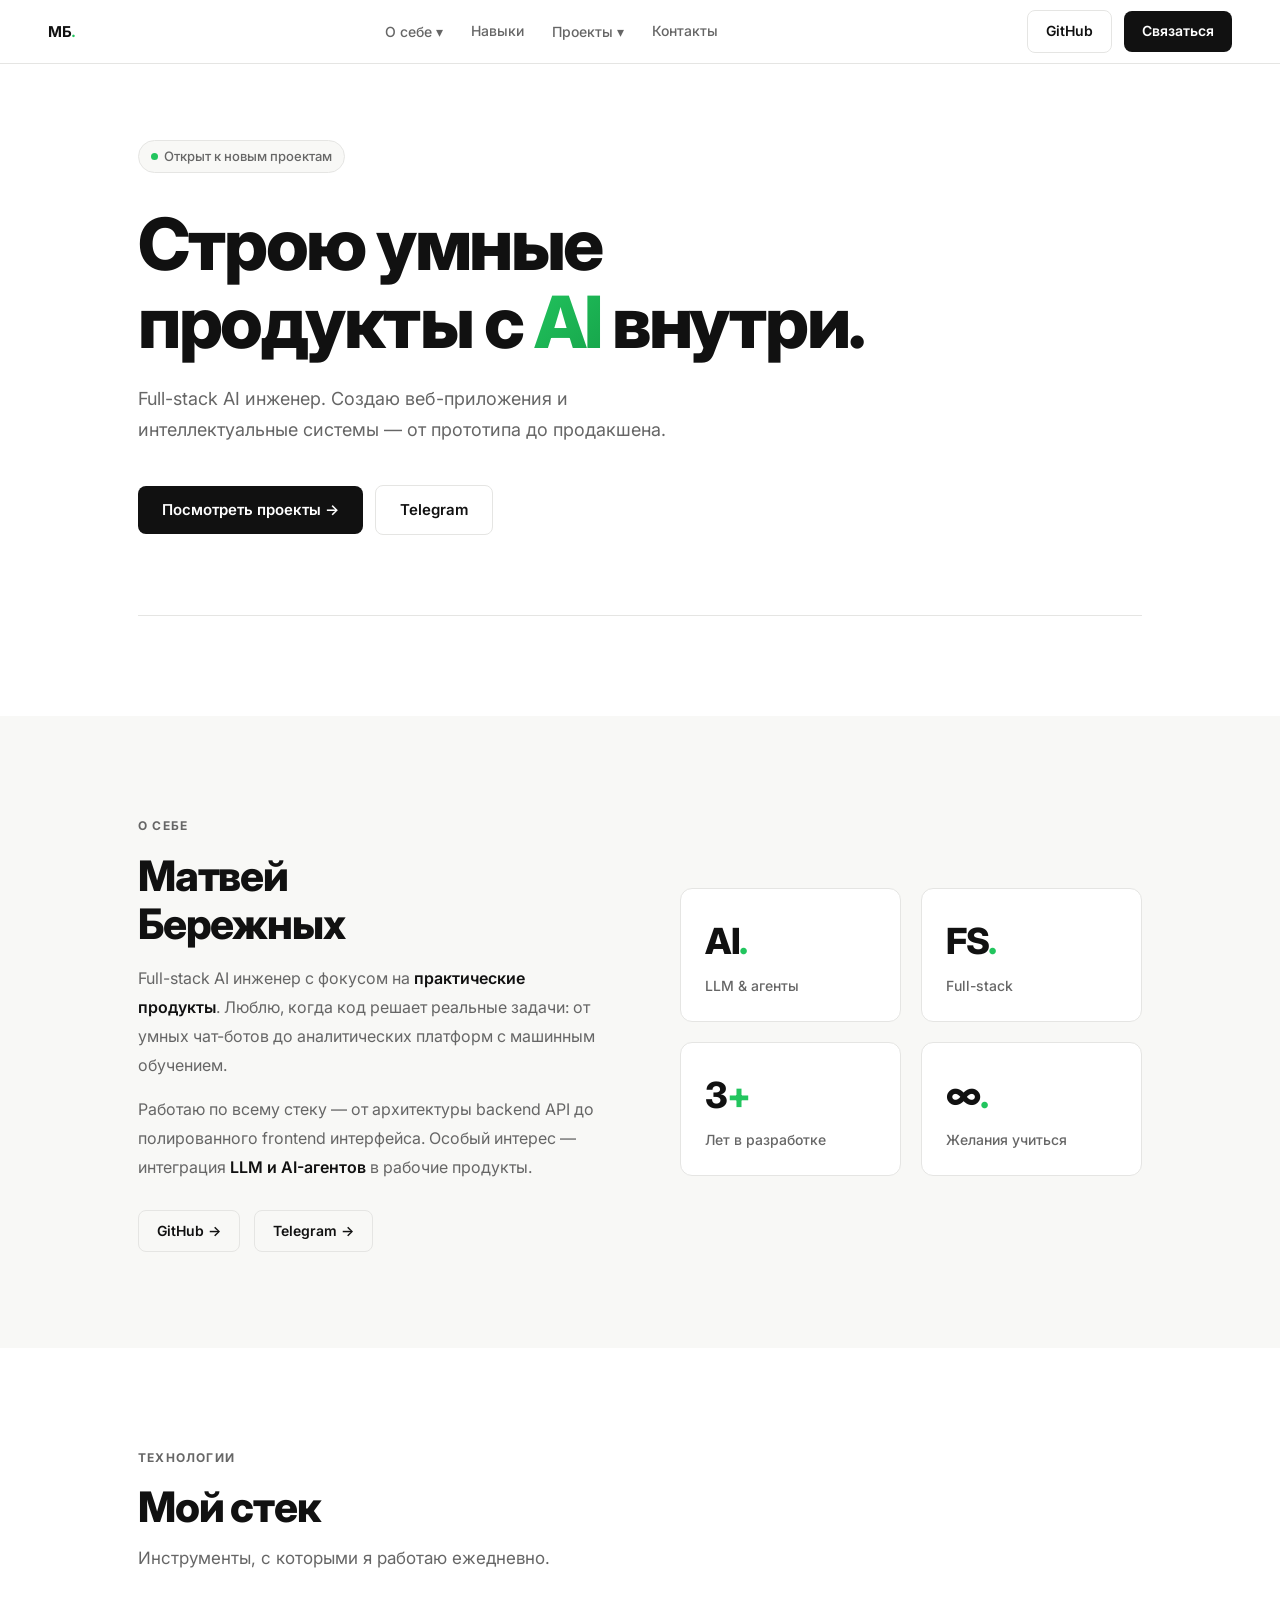
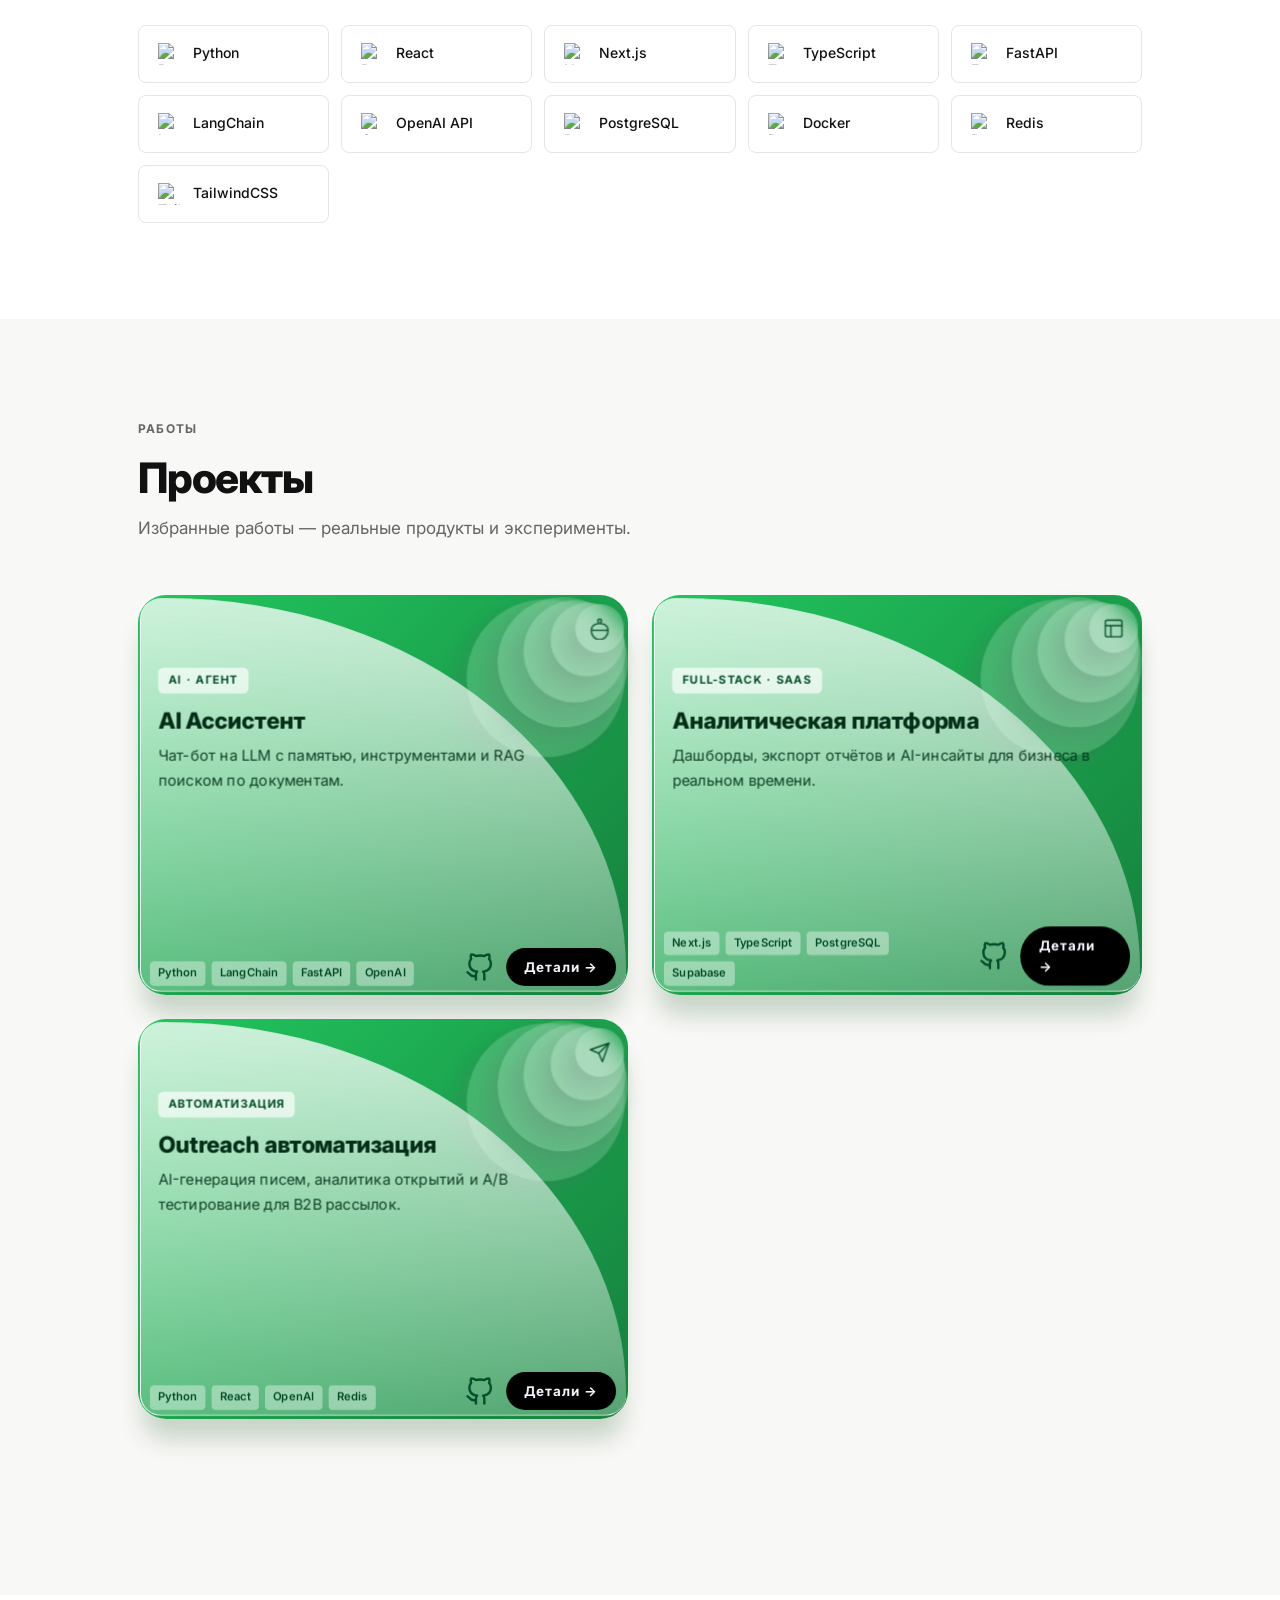
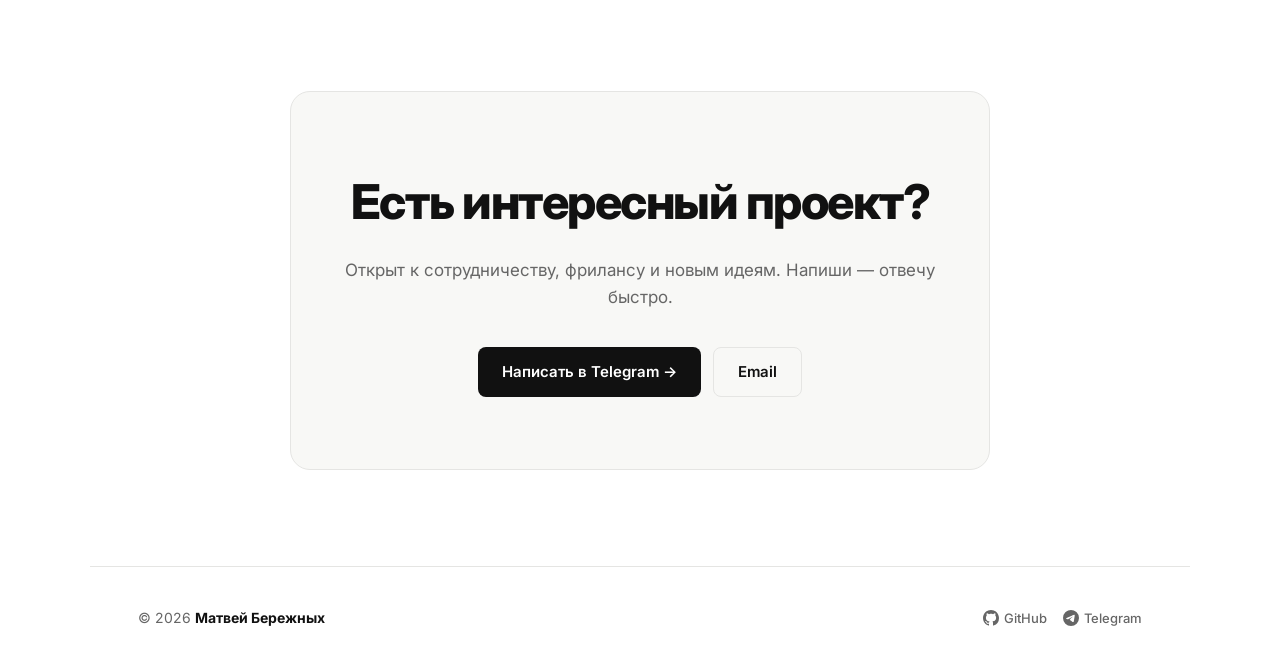
==== commit 01c505dd: "Cards: replace GitHub button with tooltip icon design, add project icons to circles Co-Authored-By: " ====
--- a/index.html
+++ b/index.html
@@ -156,14 +156,10 @@
       width: 44px; transform: translate3d(0,0,100px);
       top: 28px; right: 28px;
       display: grid; place-content: center;
+      transition: all 0.5s ease-in-out;
       transition-delay: 1.6s;
-      background: rgba(10,10,10,0.82) !important;
-      text-decoration: none;
-      cursor: pointer;
-      transition: background 0.3s, transform 0.5s ease-in-out;
-    }
-    .pc-circle5 svg { width: 22px; height: 22px; fill: white; pointer-events: none; }
-    .pc-circle5:hover { background: #181717 !important; }
+    }
+    .pc-circle5 svg { pointer-events: none; }
 
     .pc-content {
       position: absolute;
@@ -206,7 +202,40 @@
       transform-style: preserve-3d;
     }
 
-    /* GitHub button — moved to pc-circle5 icon */
+    /* ── GitHub tooltip button ── */
+    .pc-github-group {
+      position: relative;
+      display: inline-flex;
+      align-items: center;
+      justify-content: center;
+    }
+    .pc-github-group a {
+      display: flex; align-items: center; justify-content: center;
+      padding: 4px; background: none; text-decoration: none;
+      color: #064e2a;
+    }
+    .pc-github-group svg {
+      width: 28px; height: 28px;
+      transition: transform 0.2s ease, stroke 0.2s ease;
+    }
+    .pc-github-group:hover svg { transform: scale(1.25); stroke: #3b82f6; }
+    .pc-github-tooltip {
+      position: absolute;
+      bottom: calc(100% + 10px);
+      left: 50%; transform: translateX(-50%) scale(0);
+      transform-origin: center bottom;
+      z-index: 50;
+      padding: 5px 12px;
+      border-radius: 8px;
+      border: 1px solid #d1d5db;
+      background: white; color: #111;
+      font-size: 12px; font-weight: 700;
+      white-space: nowrap;
+      box-shadow: 0 4px 14px rgba(0,0,0,0.12);
+      transition: transform 0.25s ease-in-out;
+      pointer-events: none;
+    }
+    .pc-github-group:hover .pc-github-tooltip { transform: translateX(-50%) scale(1); }
 
     /* Details button */
     .pc-btn-details {
@@ -422,9 +451,9 @@
               <span class="pc-circle pc-circle2"></span>
               <span class="pc-circle pc-circle3"></span>
               <span class="pc-circle pc-circle4"></span>
-              <a href="https://github.com/tamed0g/assistant" target="_blank" rel="noopener noreferrer" class="pc-circle pc-circle5">
-                <svg viewBox="0 0 24 24" xmlns="http://www.w3.org/2000/svg"><path d="M12 0C5.37 0 0 5.37 0 12c0 5.31 3.435 9.795 8.205 11.385.6.105.825-.255.825-.57 0-.285-.015-1.23-.015-2.235-3.015.555-3.795-.735-4.035-1.41-.135-.345-.72-1.41-1.23-1.695-.42-.225-1.02-.78-.015-.795.945-.015 1.62.87 1.845 1.23 1.08 1.815 2.805 1.305 3.495.99.105-.78.42-1.305.765-1.605-2.67-.3-5.46-1.335-5.46-5.925 0-1.305.465-2.385 1.23-3.225-.12-.3-.54-1.53.12-3.18 0 0 1.005-.315 3.3 1.23.96-.27 1.98-.405 3-.405s2.04.135 3 .405c2.295-1.56 3.3-1.23 3.3-1.23.66 1.65.24 2.88.12 3.18.765.84 1.23 1.905 1.23 3.225 0 4.605-2.805 5.625-5.475 5.925.435.375.81 1.095.81 2.22 0 1.605-.015 2.895-.015 3.3 0 .315.225.69.825.57A12.02 12.02 0 0 0 24 12c0-6.63-5.37-12-12-12z"/></svg>
-              </a>
+              <span class="pc-circle pc-circle5">
+                <svg viewBox="0 0 24 24" fill="none" stroke="#064e2a" stroke-width="1.5" stroke-linecap="round" stroke-linejoin="round" width="20" height="20"><path d="M12 2a2 2 0 0 1 2 2c0 .74-.4 1.39-1 1.73V7h1a7 7 0 0 1 7 7H3a7 7 0 0 1 7-7h1V5.73A2 2 0 0 1 10 4a2 2 0 0 1 2-2zM3 14v1a9 9 0 0 0 18 0v-1"/></svg>
+              </span>
             </div>
             <div class="pc-glass"></div>
             <div class="pc-content">
@@ -439,7 +468,15 @@
                 <span class="pc-stack-tag">FastAPI</span>
                 <span class="pc-stack-tag">OpenAI</span>
               </div>
-              <a href="project-ai.html" class="pc-btn-details"><span>Детали →</span></a>
+              <div style="display:flex;gap:8px;align-items:center;">
+                <div class="pc-github-group">
+                  <a href="https://github.com/tamed0g/assistant" target="_blank" rel="noopener noreferrer">
+                    <svg stroke-linejoin="round" stroke-linecap="round" stroke-width="2" stroke="currentColor" fill="none" viewBox="0 0 24 24"><path d="M9 19c-5 1.5-5-2.5-7-3m14 6v-3.87a3.37 3.37 0 0 0-.94-2.61c3.14-.35 6.44-1.54 6.44-7A5.44 5.44 0 0 0 20 4.77 5.07 5.07 0 0 0 19.91 1S18.73.65 16 2.48a13.38 13.38 0 0 0-7 0C6.27.65 5.09 1 5.09 1A5.07 5.07 0 0 0 5 4.77a5.44 5.44 0 0 0-1.5 3.78c0 5.42 3.3 6.61 6.44 7A3.37 3.37 0 0 0 9 18.13V22"></path></svg>
+                  </a>
+                  <span class="pc-github-tooltip">GitHub</span>
+                </div>
+                <a href="project-ai.html" class="pc-btn-details"><span>Детали →</span></a>
+              </div>
             </div>
           </div>
         </div>
@@ -451,9 +488,9 @@
               <span class="pc-circle pc-circle2"></span>
               <span class="pc-circle pc-circle3"></span>
               <span class="pc-circle pc-circle4"></span>
-              <a href="https://github.com/tamed0g/ai_dashboard" target="_blank" rel="noopener noreferrer" class="pc-circle pc-circle5">
-                <svg viewBox="0 0 24 24" xmlns="http://www.w3.org/2000/svg"><path d="M12 0C5.37 0 0 5.37 0 12c0 5.31 3.435 9.795 8.205 11.385.6.105.825-.255.825-.57 0-.285-.015-1.23-.015-2.235-3.015.555-3.795-.735-4.035-1.41-.135-.345-.72-1.41-1.23-1.695-.42-.225-1.02-.78-.015-.795.945-.015 1.62.87 1.845 1.23 1.08 1.815 2.805 1.305 3.495.99.105-.78.42-1.305.765-1.605-2.67-.3-5.46-1.335-5.46-5.925 0-1.305.465-2.385 1.23-3.225-.12-.3-.54-1.53.12-3.18 0 0 1.005-.315 3.3 1.23.96-.27 1.98-.405 3-.405s2.04.135 3 .405c2.295-1.56 3.3-1.23 3.3-1.23.66 1.65.24 2.88.12 3.18.765.84 1.23 1.905 1.23 3.225 0 4.605-2.805 5.625-5.475 5.925.435.375.81 1.095.81 2.22 0 1.605-.015 2.895-.015 3.3 0 .315.225.69.825.57A12.02 12.02 0 0 0 24 12c0-6.63-5.37-12-12-12z"/></svg>
-              </a>
+              <span class="pc-circle pc-circle5">
+                <svg viewBox="0 0 24 24" fill="none" stroke="#064e2a" stroke-width="1.5" stroke-linecap="round" stroke-linejoin="round" width="20" height="20"><rect x="3" y="3" width="18" height="18" rx="2"/><path d="M3 9h18M9 21V9"/></svg>
+              </span>
             </div>
             <div class="pc-glass"></div>
             <div class="pc-content">
@@ -468,7 +505,15 @@
                 <span class="pc-stack-tag">PostgreSQL</span>
                 <span class="pc-stack-tag">Supabase</span>
               </div>
-              <a href="project-analytics.html" class="pc-btn-details"><span>Детали →</span></a>
+              <div style="display:flex;gap:8px;align-items:center;">
+                <div class="pc-github-group">
+                  <a href="https://github.com/tamed0g/ai_dashboard" target="_blank" rel="noopener noreferrer">
+                    <svg stroke-linejoin="round" stroke-linecap="round" stroke-width="2" stroke="currentColor" fill="none" viewBox="0 0 24 24"><path d="M9 19c-5 1.5-5-2.5-7-3m14 6v-3.87a3.37 3.37 0 0 0-.94-2.61c3.14-.35 6.44-1.54 6.44-7A5.44 5.44 0 0 0 20 4.77 5.07 5.07 0 0 0 19.91 1S18.73.65 16 2.48a13.38 13.38 0 0 0-7 0C6.27.65 5.09 1 5.09 1A5.07 5.07 0 0 0 5 4.77a5.44 5.44 0 0 0-1.5 3.78c0 5.42 3.3 6.61 6.44 7A3.37 3.37 0 0 0 9 18.13V22"></path></svg>
+                  </a>
+                  <span class="pc-github-tooltip">GitHub</span>
+                </div>
+                <a href="project-analytics.html" class="pc-btn-details"><span>Детали →</span></a>
+              </div>
             </div>
           </div>
         </div>
@@ -480,9 +525,9 @@
               <span class="pc-circle pc-circle2"></span>
               <span class="pc-circle pc-circle3"></span>
               <span class="pc-circle pc-circle4"></span>
-              <a href="https://github.com/tamed0g/b2b-outreach-pipeline" target="_blank" rel="noopener noreferrer" class="pc-circle pc-circle5">
-                <svg viewBox="0 0 24 24" xmlns="http://www.w3.org/2000/svg"><path d="M12 0C5.37 0 0 5.37 0 12c0 5.31 3.435 9.795 8.205 11.385.6.105.825-.255.825-.57 0-.285-.015-1.23-.015-2.235-3.015.555-3.795-.735-4.035-1.41-.135-.345-.72-1.41-1.23-1.695-.42-.225-1.02-.78-.015-.795.945-.015 1.62.87 1.845 1.23 1.08 1.815 2.805 1.305 3.495.99.105-.78.42-1.305.765-1.605-2.67-.3-5.46-1.335-5.46-5.925 0-1.305.465-2.385 1.23-3.225-.12-.3-.54-1.53.12-3.18 0 0 1.005-.315 3.3 1.23.96-.27 1.98-.405 3-.405s2.04.135 3 .405c2.295-1.56 3.3-1.23 3.3-1.23.66 1.65.24 2.88.12 3.18.765.84 1.23 1.905 1.23 3.225 0 4.605-2.805 5.625-5.475 5.925.435.375.81 1.095.81 2.22 0 1.605-.015 2.895-.015 3.3 0 .315.225.69.825.57A12.02 12.02 0 0 0 24 12c0-6.63-5.37-12-12-12z"/></svg>
-              </a>
+              <span class="pc-circle pc-circle5">
+                <svg viewBox="0 0 24 24" fill="none" stroke="#064e2a" stroke-width="1.5" stroke-linecap="round" stroke-linejoin="round" width="20" height="20"><path d="M22 2L11 13"/><path d="M22 2L15 22l-4-9-9-4 20-7z"/></svg>
+              </span>
             </div>
             <div class="pc-glass"></div>
             <div class="pc-content">
@@ -497,7 +542,15 @@
                 <span class="pc-stack-tag">OpenAI</span>
                 <span class="pc-stack-tag">Redis</span>
               </div>
-              <a href="project-outreach.html" class="pc-btn-details"><span>Детали →</span></a>
+              <div style="display:flex;gap:8px;align-items:center;">
+                <div class="pc-github-group">
+                  <a href="https://github.com/tamed0g/b2b-outreach-pipeline" target="_blank" rel="noopener noreferrer">
+                    <svg stroke-linejoin="round" stroke-linecap="round" stroke-width="2" stroke="currentColor" fill="none" viewBox="0 0 24 24"><path d="M9 19c-5 1.5-5-2.5-7-3m14 6v-3.87a3.37 3.37 0 0 0-.94-2.61c3.14-.35 6.44-1.54 6.44-7A5.44 5.44 0 0 0 20 4.77 5.07 5.07 0 0 0 19.91 1S18.73.65 16 2.48a13.38 13.38 0 0 0-7 0C6.27.65 5.09 1 5.09 1A5.07 5.07 0 0 0 5 4.77a5.44 5.44 0 0 0-1.5 3.78c0 5.42 3.3 6.61 6.44 7A3.37 3.37 0 0 0 9 18.13V22"></path></svg>
+                  </a>
+                  <span class="pc-github-tooltip">GitHub</span>
+                </div>
+                <a href="project-outreach.html" class="pc-btn-details"><span>Детали →</span></a>
+              </div>
             </div>
           </div>
         </div>
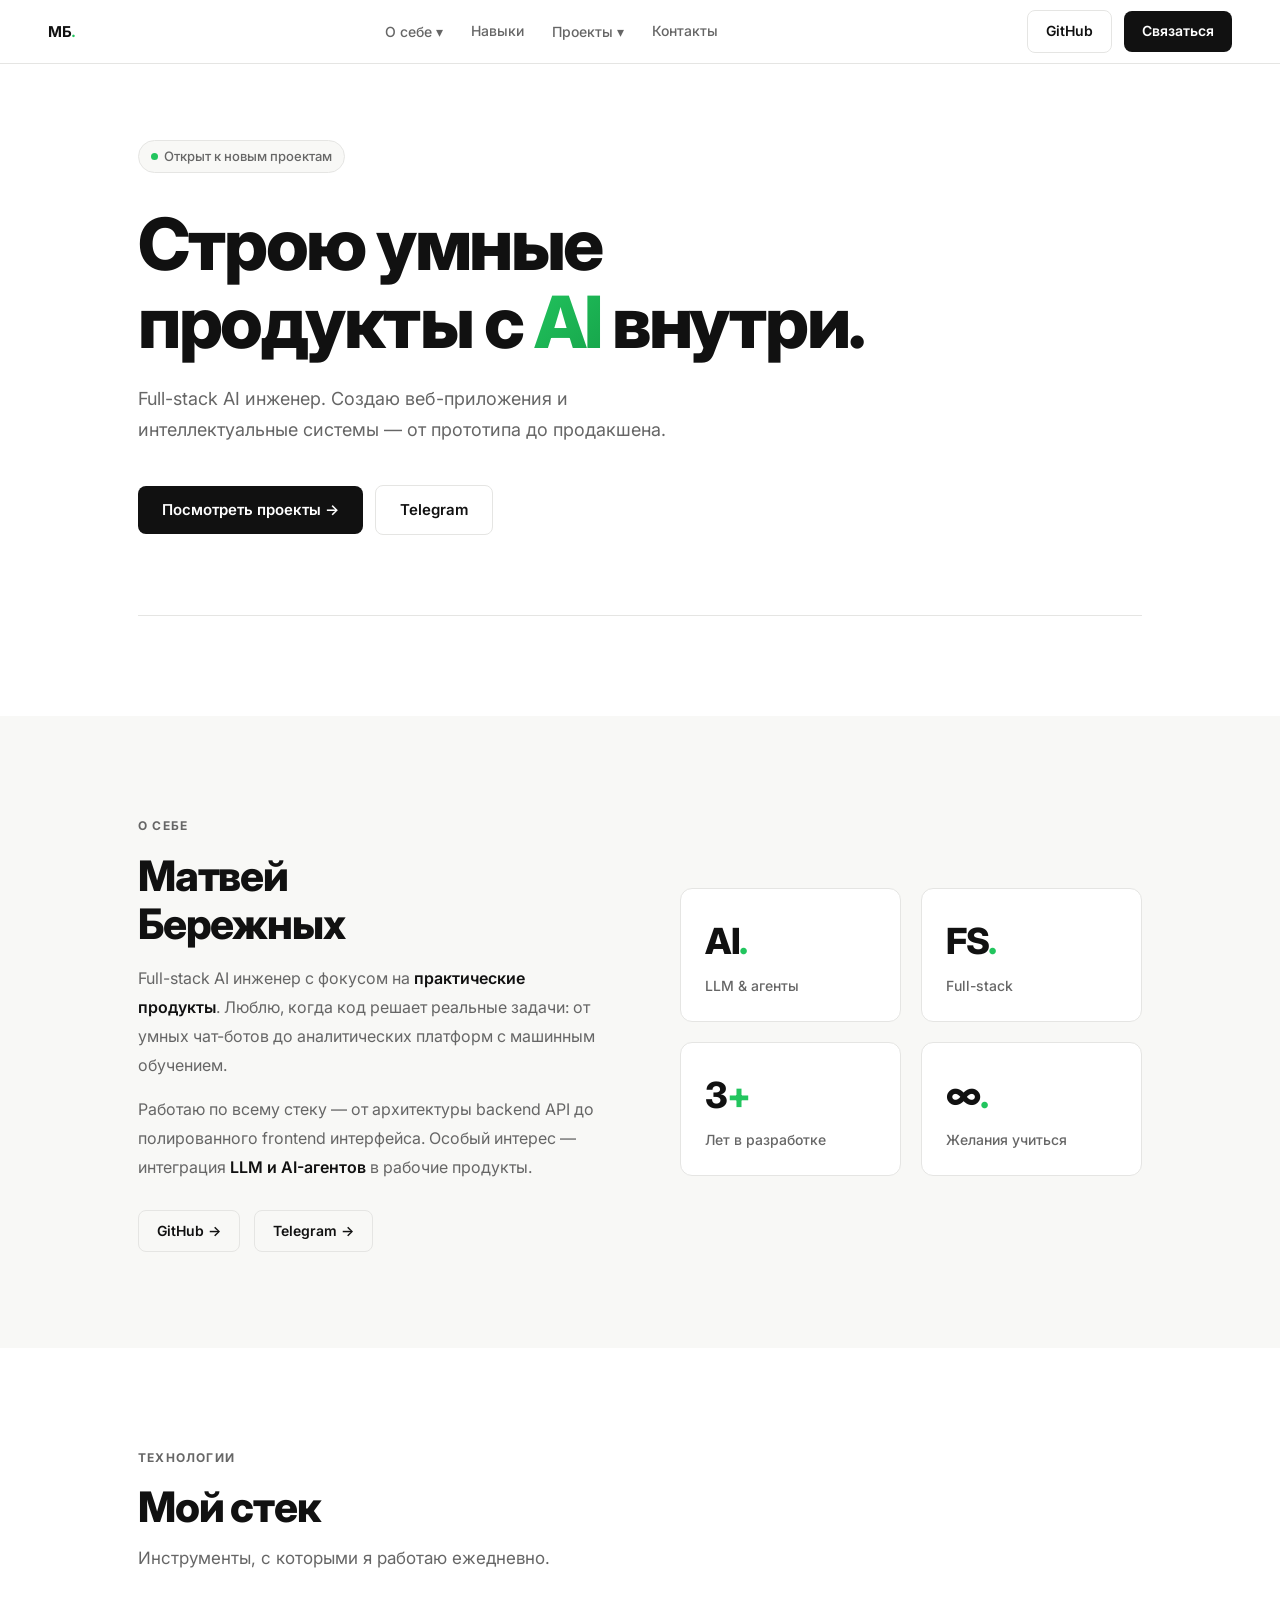
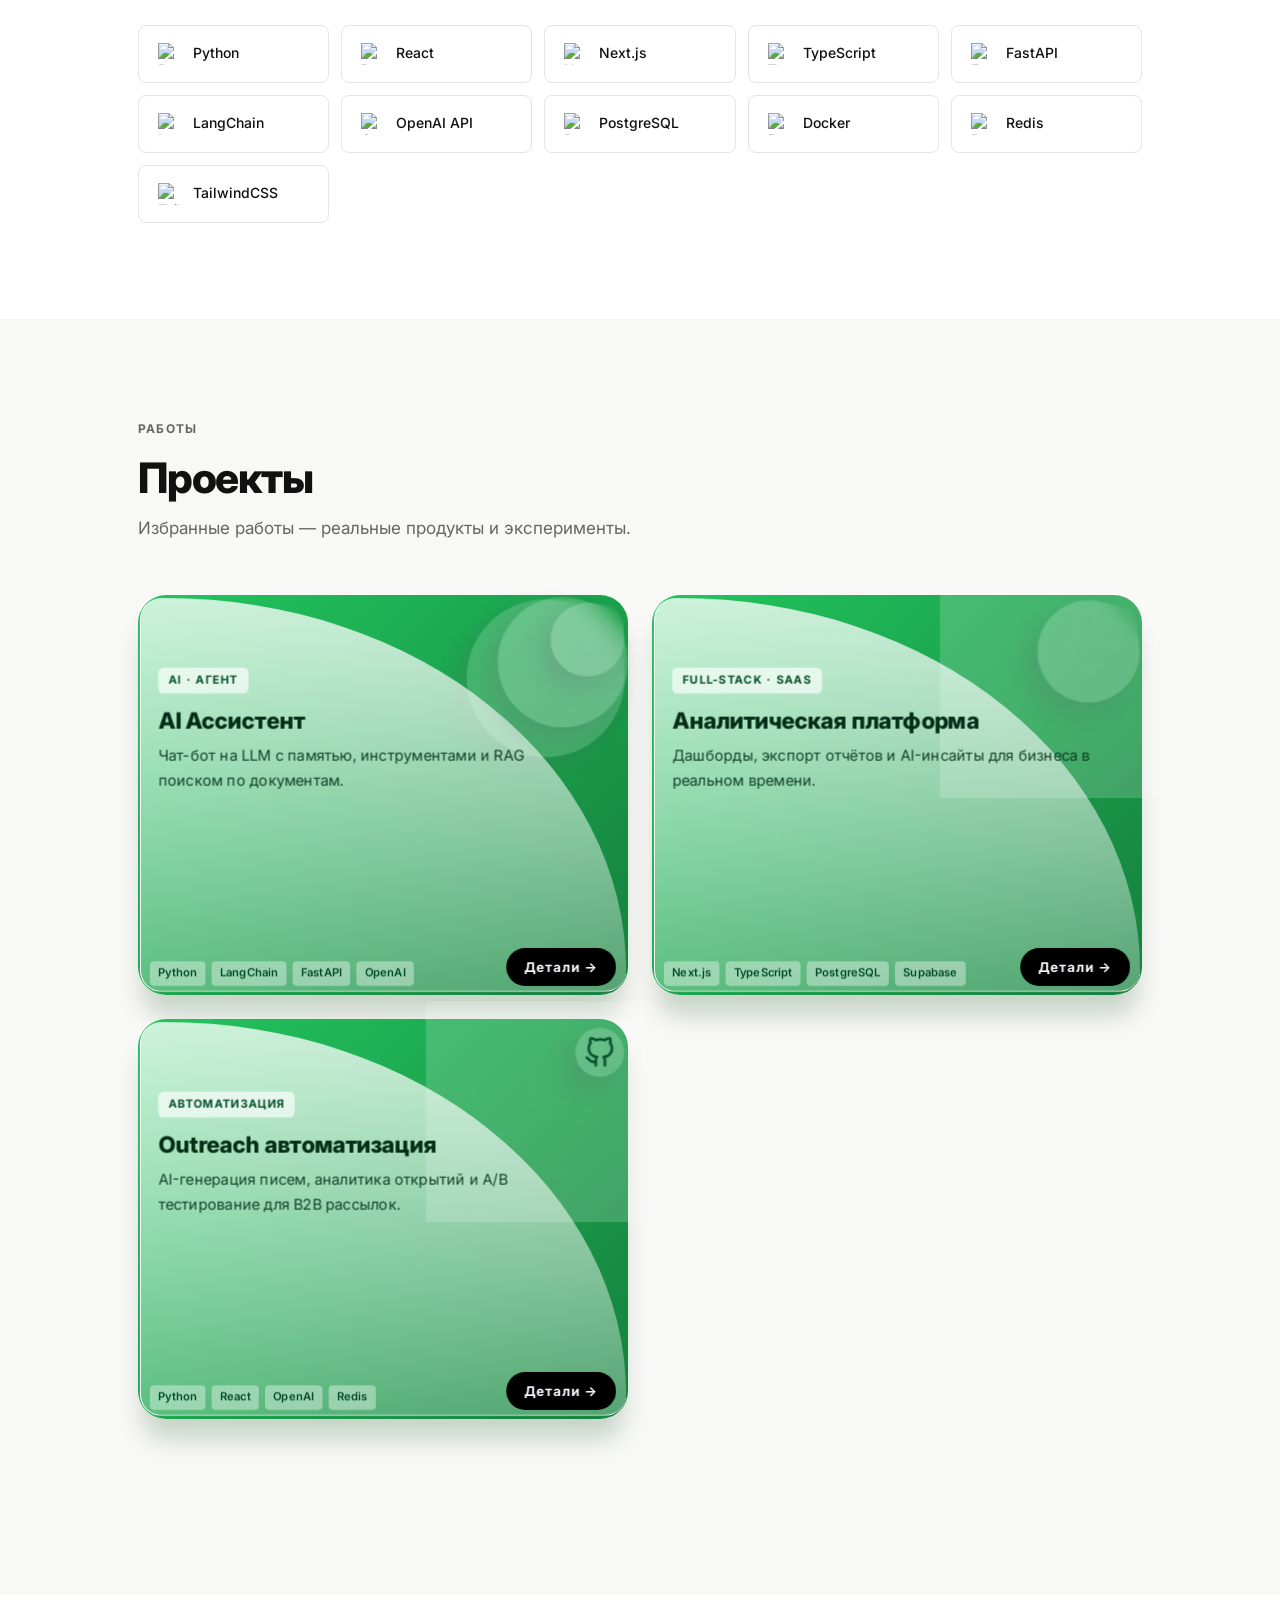
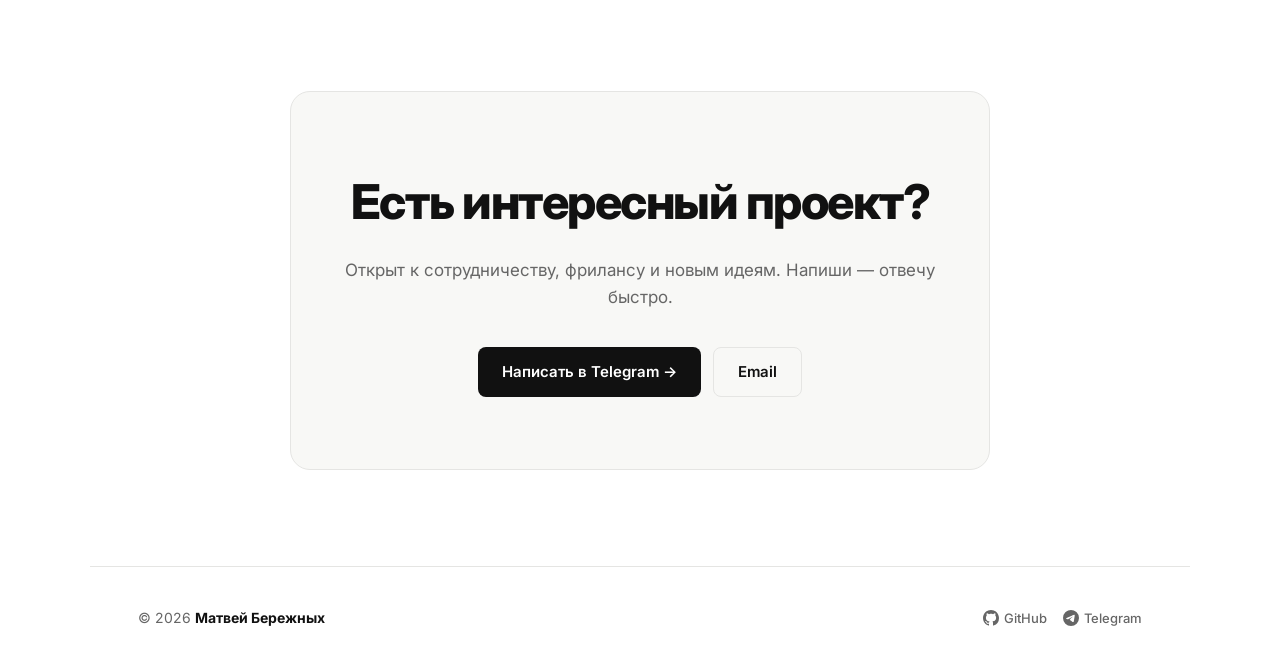
==== commit 7453e08d: "Cards: move GitHub tooltip button into circle5, green hover, details-only in bottom bar Co-Authored-" ====
--- a/index.html
+++ b/index.html
@@ -218,7 +218,7 @@
       width: 28px; height: 28px;
       transition: transform 0.2s ease, stroke 0.2s ease;
     }
-    .pc-github-group:hover svg { transform: scale(1.25); stroke: #3b82f6; }
+    .pc-github-group:hover svg { transform: scale(1.25); stroke: #16a34a; }
     .pc-github-tooltip {
       position: absolute;
       bottom: calc(100% + 10px);
@@ -452,7 +452,12 @@
               <span class="pc-circle pc-circle3"></span>
               <span class="pc-circle pc-circle4"></span>
               <span class="pc-circle pc-circle5">
-                <svg viewBox="0 0 24 24" fill="none" stroke="#064e2a" stroke-width="1.5" stroke-linecap="round" stroke-linejoin="round" width="20" height="20"><path d="M12 2a2 2 0 0 1 2 2c0 .74-.4 1.39-1 1.73V7h1a7 7 0 0 1 7 7H3a7 7 0 0 1 7-7h1V5.73A2 2 0 0 1 10 4a2 2 0 0 1 2-2zM3 14v1a9 9 0 0 0 18 0v-1"/></svg>
+                <div class="pc-github-group">
+                  <a href="https://github.com/tamed0g/assistant" target="_blank" rel="noopener noreferrer">
+                    <svg stroke-linejoin="round" stroke-linecap="round" stroke-width="2" stroke="currentColor" fill="none" viewBox="0 0 24 24"><path d="M9 19c-5 1.5-5-2.5-7-3m14 6v-3.87a3.37 3.37 0 0 0-.94-2.61c3.14-.35 6.44-1.54 6.44-7A5.44 5.44 0 0 0 20 4.77 5.07 5.07 0 0 0 19.91 1S18.73.65 16 2.48a13.38 13.38 0 0 0-7 0C6.27.65 5.09 1 5.09 1A5.07 5.07 0 0 0 5 4.77a5.44 5.44 0 0 0-1.5 3.78c0 5.42 3.3 6.61 6.44 7A3.37 3.37 0 0 0 9 18.13V22"></path></svg>
+                  </a>
+                  <span class="pc-github-tooltip">GitHub</span>
+                </div>
               </span>
             </div>
             <div class="pc-glass"></div>
@@ -468,15 +473,7 @@
                 <span class="pc-stack-tag">FastAPI</span>
                 <span class="pc-stack-tag">OpenAI</span>
               </div>
-              <div style="display:flex;gap:8px;align-items:center;">
-                <div class="pc-github-group">
-                  <a href="https://github.com/tamed0g/assistant" target="_blank" rel="noopener noreferrer">
-                    <svg stroke-linejoin="round" stroke-linecap="round" stroke-width="2" stroke="currentColor" fill="none" viewBox="0 0 24 24"><path d="M9 19c-5 1.5-5-2.5-7-3m14 6v-3.87a3.37 3.37 0 0 0-.94-2.61c3.14-.35 6.44-1.54 6.44-7A5.44 5.44 0 0 0 20 4.77 5.07 5.07 0 0 0 19.91 1S18.73.65 16 2.48a13.38 13.38 0 0 0-7 0C6.27.65 5.09 1 5.09 1A5.07 5.07 0 0 0 5 4.77a5.44 5.44 0 0 0-1.5 3.78c0 5.42 3.3 6.61 6.44 7A3.37 3.37 0 0 0 9 18.13V22"></path></svg>
-                  </a>
-                  <span class="pc-github-tooltip">GitHub</span>
-                </div>
-                <a href="project-ai.html" class="pc-btn-details"><span>Детали →</span></a>
-              </div>
+              <a href="project-ai.html" class="pc-btn-details"><span>Детали →</span></a>
             </div>
           </div>
         </div>
@@ -489,7 +486,12 @@
               <span class="pc-circle pc-circle3"></span>
               <span class="pc-circle pc-circle4"></span>
               <span class="pc-circle pc-circle5">
-                <svg viewBox="0 0 24 24" fill="none" stroke="#064e2a" stroke-width="1.5" stroke-linecap="round" stroke-linejoin="round" width="20" height="20"><rect x="3" y="3" width="18" height="18" rx="2"/><path d="M3 9h18M9 21V9"/></svg>
+                <div class="pc-github-group">
+                  <a href="https://github.com/tamed0g/ai_dashboard" target="_blank" rel="noopener noreferrer">
+                    <svg stroke-linejoin="round" stroke-linecap="round" stroke-width="2" stroke="currentColor" fill="none" viewBox="0 0 24 24"><path d="M9 19c-5 1.5-5-2.5-7-3m14 6v-3.87a3.37 3.37 0 0 0-.94-2.61c3.14-.35 6.44-1.54 6.44-7A5.44 5.44 0 0 0 20 4.77 5.07 5.07 0 0 0 19.91 1S18.73.65 16 2.48a13.38 13.38 0 0 0-7 0C6.27.65 5.09 1 5.09 1A5.07 5.07 0 0 0 5 4.77a5.44 5.44 0 0 0-1.5 3.78c0 5.42 3.3 6.61 6.44 7A3.37 3.37 0 0 0 9 18.13V22"></path></svg>
+                  </a>
+                  <span class="pc-github-tooltip">GitHub</span>
+                </div>
               </span>
             </div>
             <div class="pc-glass"></div>
@@ -505,15 +507,7 @@
                 <span class="pc-stack-tag">PostgreSQL</span>
                 <span class="pc-stack-tag">Supabase</span>
               </div>
-              <div style="display:flex;gap:8px;align-items:center;">
-                <div class="pc-github-group">
-                  <a href="https://github.com/tamed0g/ai_dashboard" target="_blank" rel="noopener noreferrer">
-                    <svg stroke-linejoin="round" stroke-linecap="round" stroke-width="2" stroke="currentColor" fill="none" viewBox="0 0 24 24"><path d="M9 19c-5 1.5-5-2.5-7-3m14 6v-3.87a3.37 3.37 0 0 0-.94-2.61c3.14-.35 6.44-1.54 6.44-7A5.44 5.44 0 0 0 20 4.77 5.07 5.07 0 0 0 19.91 1S18.73.65 16 2.48a13.38 13.38 0 0 0-7 0C6.27.65 5.09 1 5.09 1A5.07 5.07 0 0 0 5 4.77a5.44 5.44 0 0 0-1.5 3.78c0 5.42 3.3 6.61 6.44 7A3.37 3.37 0 0 0 9 18.13V22"></path></svg>
-                  </a>
-                  <span class="pc-github-tooltip">GitHub</span>
-                </div>
-                <a href="project-analytics.html" class="pc-btn-details"><span>Детали →</span></a>
-              </div>
+              <a href="project-analytics.html" class="pc-btn-details"><span>Детали →</span></a>
             </div>
           </div>
         </div>
@@ -526,7 +520,12 @@
               <span class="pc-circle pc-circle3"></span>
               <span class="pc-circle pc-circle4"></span>
               <span class="pc-circle pc-circle5">
-                <svg viewBox="0 0 24 24" fill="none" stroke="#064e2a" stroke-width="1.5" stroke-linecap="round" stroke-linejoin="round" width="20" height="20"><path d="M22 2L11 13"/><path d="M22 2L15 22l-4-9-9-4 20-7z"/></svg>
+                <div class="pc-github-group">
+                  <a href="https://github.com/tamed0g/b2b-outreach-pipeline" target="_blank" rel="noopener noreferrer">
+                    <svg stroke-linejoin="round" stroke-linecap="round" stroke-width="2" stroke="currentColor" fill="none" viewBox="0 0 24 24"><path d="M9 19c-5 1.5-5-2.5-7-3m14 6v-3.87a3.37 3.37 0 0 0-.94-2.61c3.14-.35 6.44-1.54 6.44-7A5.44 5.44 0 0 0 20 4.77 5.07 5.07 0 0 0 19.91 1S18.73.65 16 2.48a13.38 13.38 0 0 0-7 0C6.27.65 5.09 1 5.09 1A5.07 5.07 0 0 0 5 4.77a5.44 5.44 0 0 0-1.5 3.78c0 5.42 3.3 6.61 6.44 7A3.37 3.37 0 0 0 9 18.13V22"></path></svg>
+                  </a>
+                  <span class="pc-github-tooltip">GitHub</span>
+                </div>
               </span>
             </div>
             <div class="pc-glass"></div>
@@ -542,15 +541,7 @@
                 <span class="pc-stack-tag">OpenAI</span>
                 <span class="pc-stack-tag">Redis</span>
               </div>
-              <div style="display:flex;gap:8px;align-items:center;">
-                <div class="pc-github-group">
-                  <a href="https://github.com/tamed0g/b2b-outreach-pipeline" target="_blank" rel="noopener noreferrer">
-                    <svg stroke-linejoin="round" stroke-linecap="round" stroke-width="2" stroke="currentColor" fill="none" viewBox="0 0 24 24"><path d="M9 19c-5 1.5-5-2.5-7-3m14 6v-3.87a3.37 3.37 0 0 0-.94-2.61c3.14-.35 6.44-1.54 6.44-7A5.44 5.44 0 0 0 20 4.77 5.07 5.07 0 0 0 19.91 1S18.73.65 16 2.48a13.38 13.38 0 0 0-7 0C6.27.65 5.09 1 5.09 1A5.07 5.07 0 0 0 5 4.77a5.44 5.44 0 0 0-1.5 3.78c0 5.42 3.3 6.61 6.44 7A3.37 3.37 0 0 0 9 18.13V22"></path></svg>
-                  </a>
-                  <span class="pc-github-tooltip">GitHub</span>
-                </div>
-                <a href="project-outreach.html" class="pc-btn-details"><span>Детали →</span></a>
-              </div>
+              <a href="project-outreach.html" class="pc-btn-details"><span>Детали →</span></a>
             </div>
           </div>
         </div>
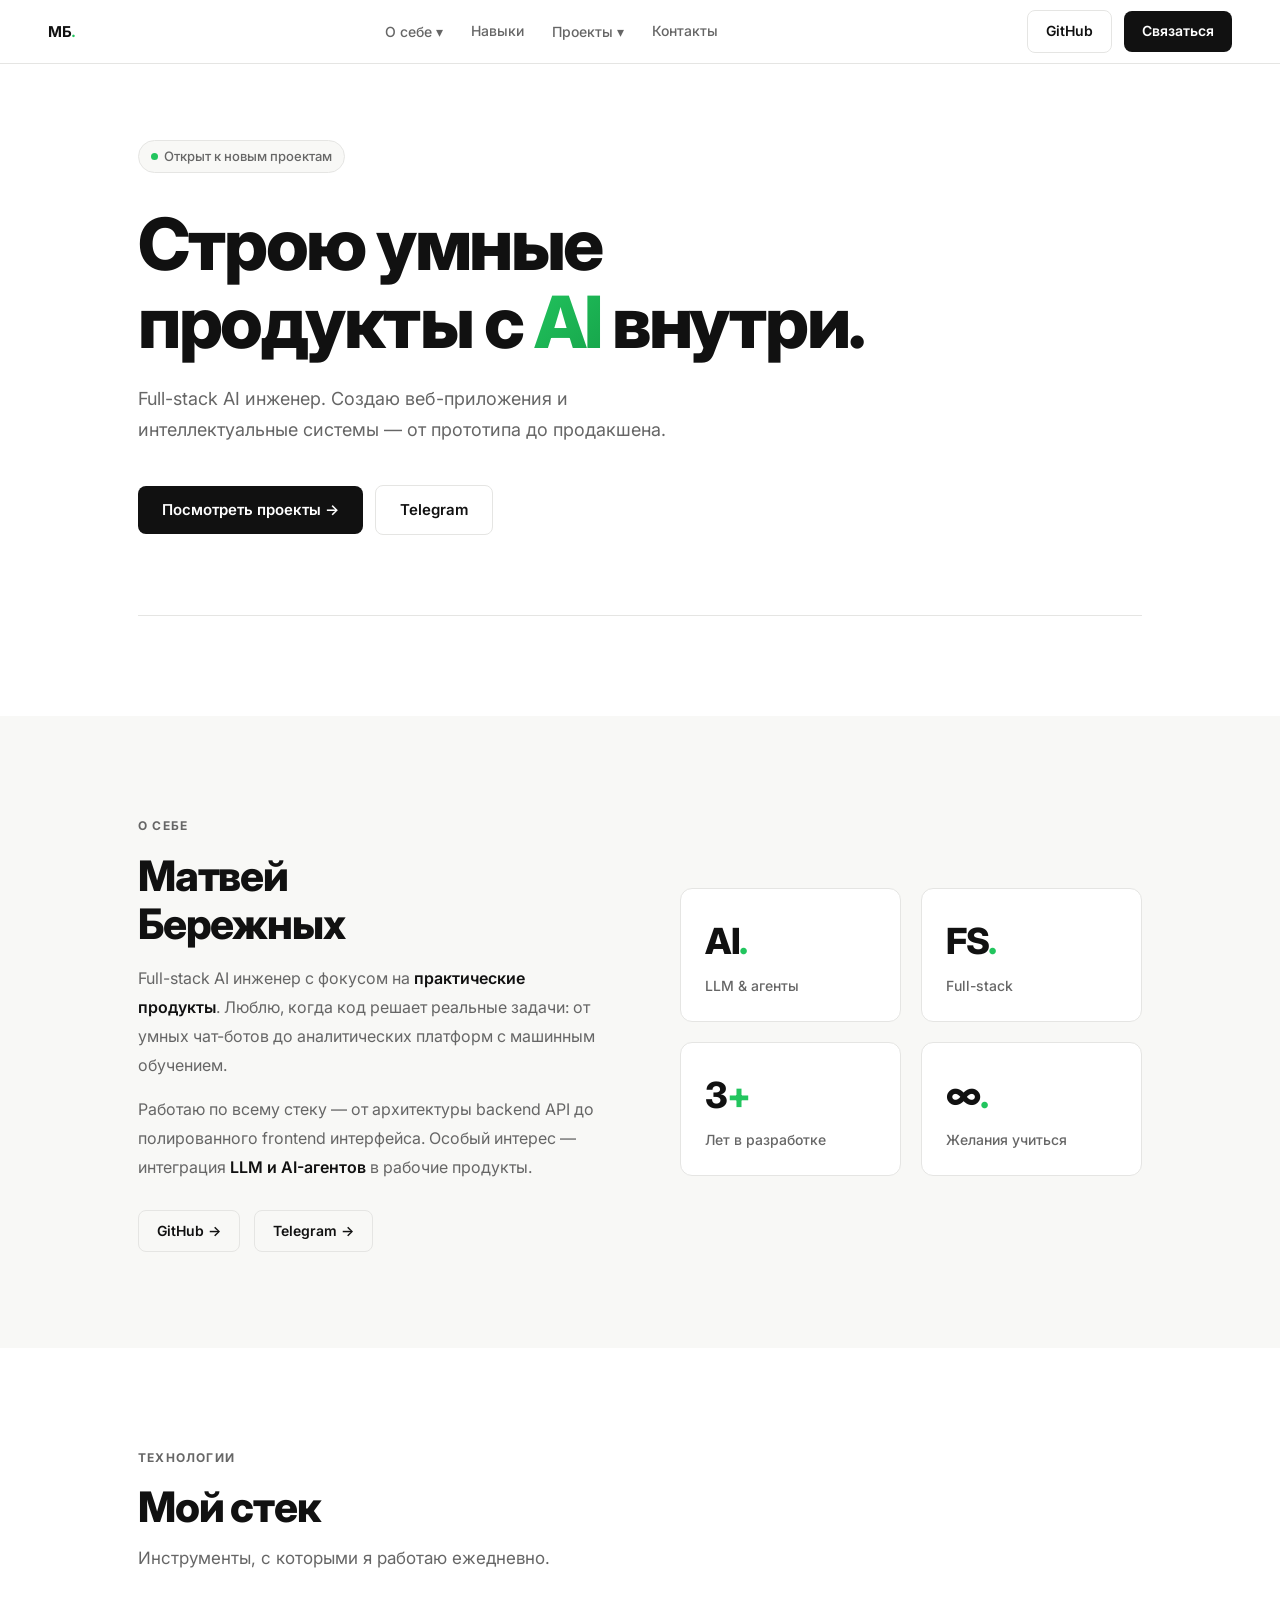
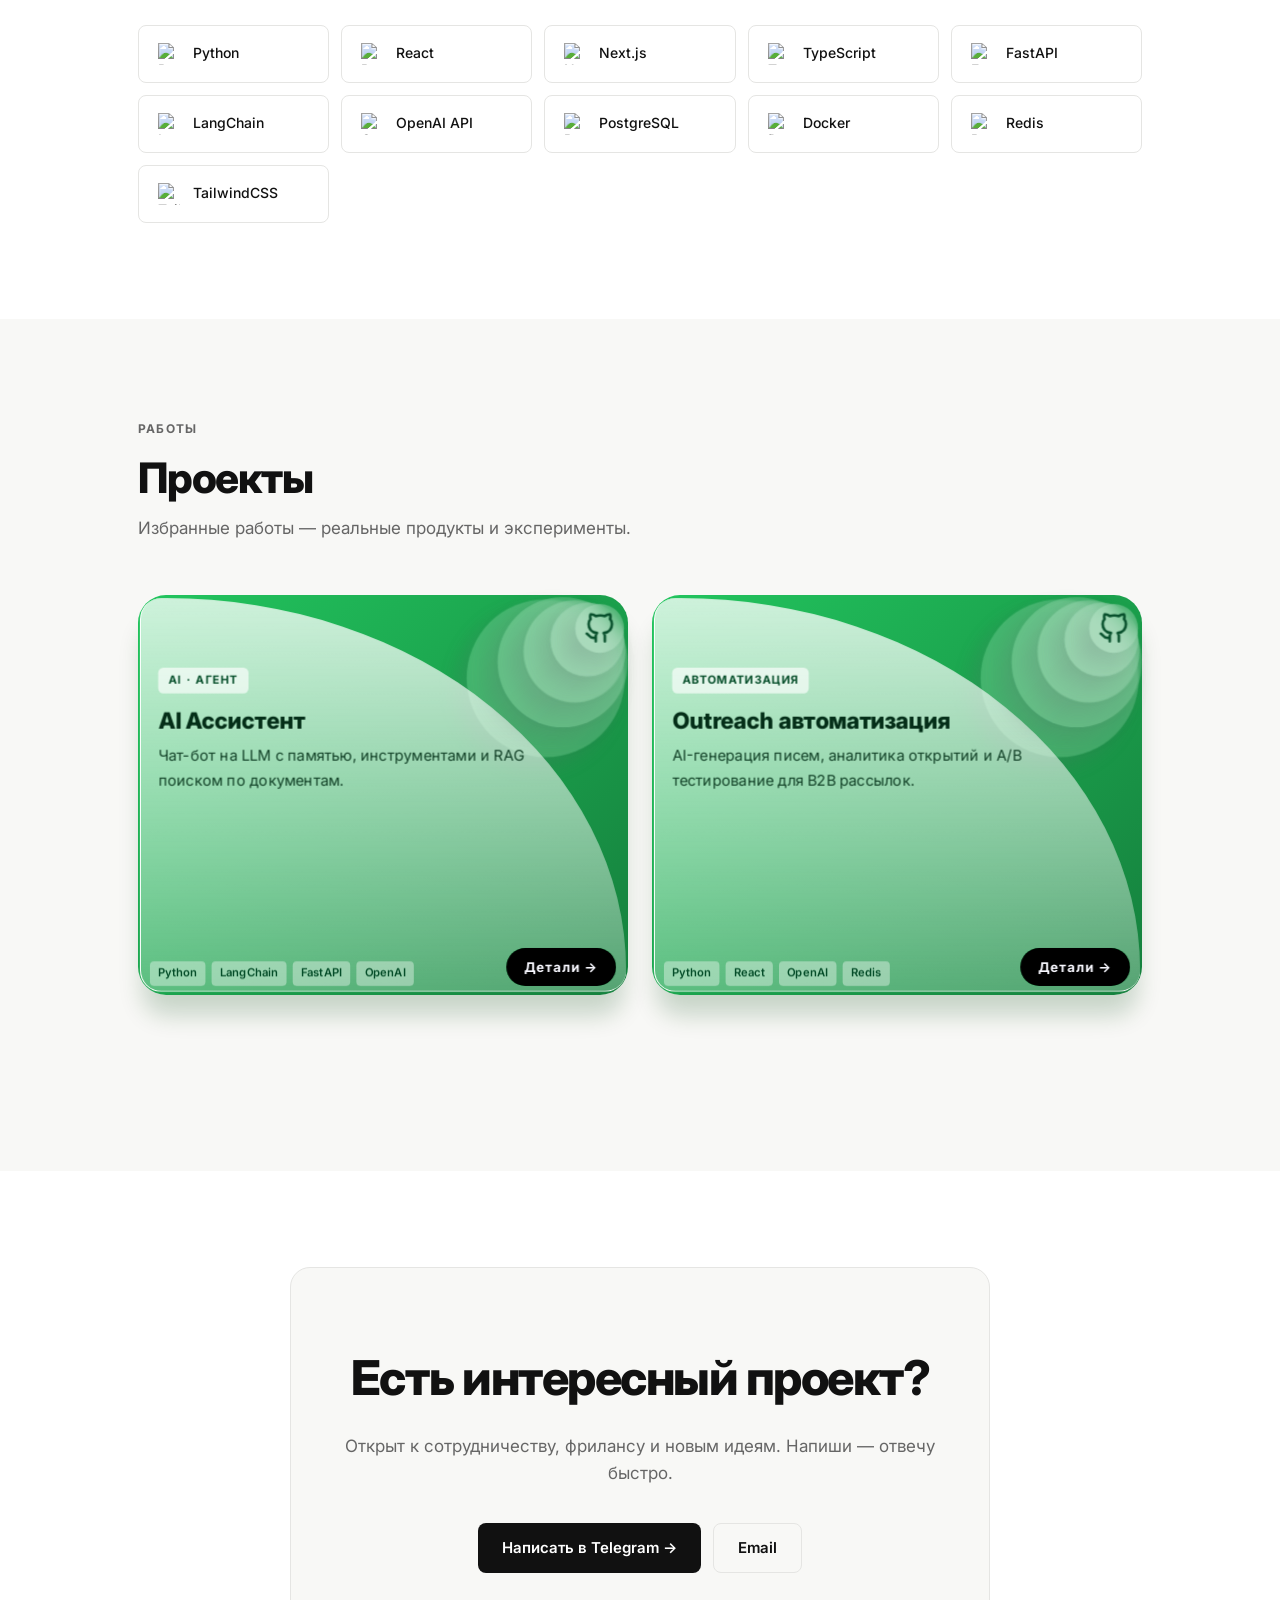
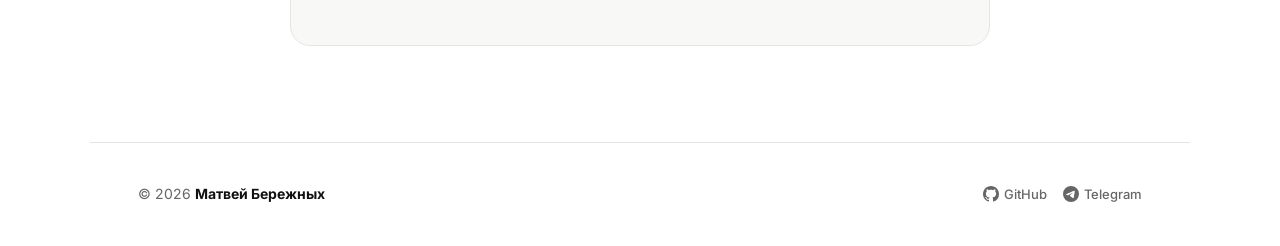
==== commit e372e8d0: "Remove analytics project card; add screenshot section to project-ai; clean nav Co-Authored-By: Claud" ====
--- a/index.html
+++ b/index.html
@@ -331,10 +331,6 @@
           <a href="project-ai.html" class="dropdown-item">
             <div class="di-icon">🤖</div>
             <div class="di-text"><div class="di-title">AI Ассистент</div><div class="di-desc">LLM-агент с памятью и RAG</div></div>
-          </a>
-          <a href="project-analytics.html" class="dropdown-item">
-            <div class="di-icon">📊</div>
-            <div class="di-text"><div class="di-title">Аналитическая платформа</div><div class="di-desc">SaaS-дашборды + AI-инсайты</div></div>
           </a>
           <a href="project-outreach.html" class="dropdown-item">
             <div class="di-icon">✉️</div>
@@ -487,40 +483,6 @@
               <span class="pc-circle pc-circle4"></span>
               <span class="pc-circle pc-circle5">
                 <div class="pc-github-group">
-                  <a href="https://github.com/tamed0g/ai_dashboard" target="_blank" rel="noopener noreferrer">
-                    <svg stroke-linejoin="round" stroke-linecap="round" stroke-width="2" stroke="currentColor" fill="none" viewBox="0 0 24 24"><path d="M9 19c-5 1.5-5-2.5-7-3m14 6v-3.87a3.37 3.37 0 0 0-.94-2.61c3.14-.35 6.44-1.54 6.44-7A5.44 5.44 0 0 0 20 4.77 5.07 5.07 0 0 0 19.91 1S18.73.65 16 2.48a13.38 13.38 0 0 0-7 0C6.27.65 5.09 1 5.09 1A5.07 5.07 0 0 0 5 4.77a5.44 5.44 0 0 0-1.5 3.78c0 5.42 3.3 6.61 6.44 7A3.37 3.37 0 0 0 9 18.13V22"></path></svg>
-                  </a>
-                  <span class="pc-github-tooltip">GitHub</span>
-                </div>
-              </span>
-            </div>
-            <div class="pc-glass"></div>
-            <div class="pc-content">
-              <span class="pc-category">Full-stack · SaaS</span>
-              <span class="pc-title">Аналитическая платформа</span>
-              <span class="pc-text">Дашборды, экспорт отчётов и AI-инсайты для бизнеса в реальном времени.</span>
-            </div>
-            <div class="pc-bottom">
-              <div class="pc-stack">
-                <span class="pc-stack-tag">Next.js</span>
-                <span class="pc-stack-tag">TypeScript</span>
-                <span class="pc-stack-tag">PostgreSQL</span>
-                <span class="pc-stack-tag">Supabase</span>
-              </div>
-              <a href="project-analytics.html" class="pc-btn-details"><span>Детали →</span></a>
-            </div>
-          </div>
-        </div>
-
-        <div class="pc-parent">
-          <div class="pc-card">
-            <div class="pc-logo">
-              <span class="pc-circle pc-circle1"></span>
-              <span class="pc-circle pc-circle2"></span>
-              <span class="pc-circle pc-circle3"></span>
-              <span class="pc-circle pc-circle4"></span>
-              <span class="pc-circle pc-circle5">
-                <div class="pc-github-group">
                   <a href="https://github.com/tamed0g/b2b-outreach-pipeline" target="_blank" rel="noopener noreferrer">
                     <svg stroke-linejoin="round" stroke-linecap="round" stroke-width="2" stroke="currentColor" fill="none" viewBox="0 0 24 24"><path d="M9 19c-5 1.5-5-2.5-7-3m14 6v-3.87a3.37 3.37 0 0 0-.94-2.61c3.14-.35 6.44-1.54 6.44-7A5.44 5.44 0 0 0 20 4.77 5.07 5.07 0 0 0 19.91 1S18.73.65 16 2.48a13.38 13.38 0 0 0-7 0C6.27.65 5.09 1 5.09 1A5.07 5.07 0 0 0 5 4.77a5.44 5.44 0 0 0-1.5 3.78c0 5.42 3.3 6.61 6.44 7A3.37 3.37 0 0 0 9 18.13V22"></path></svg>
                   </a>
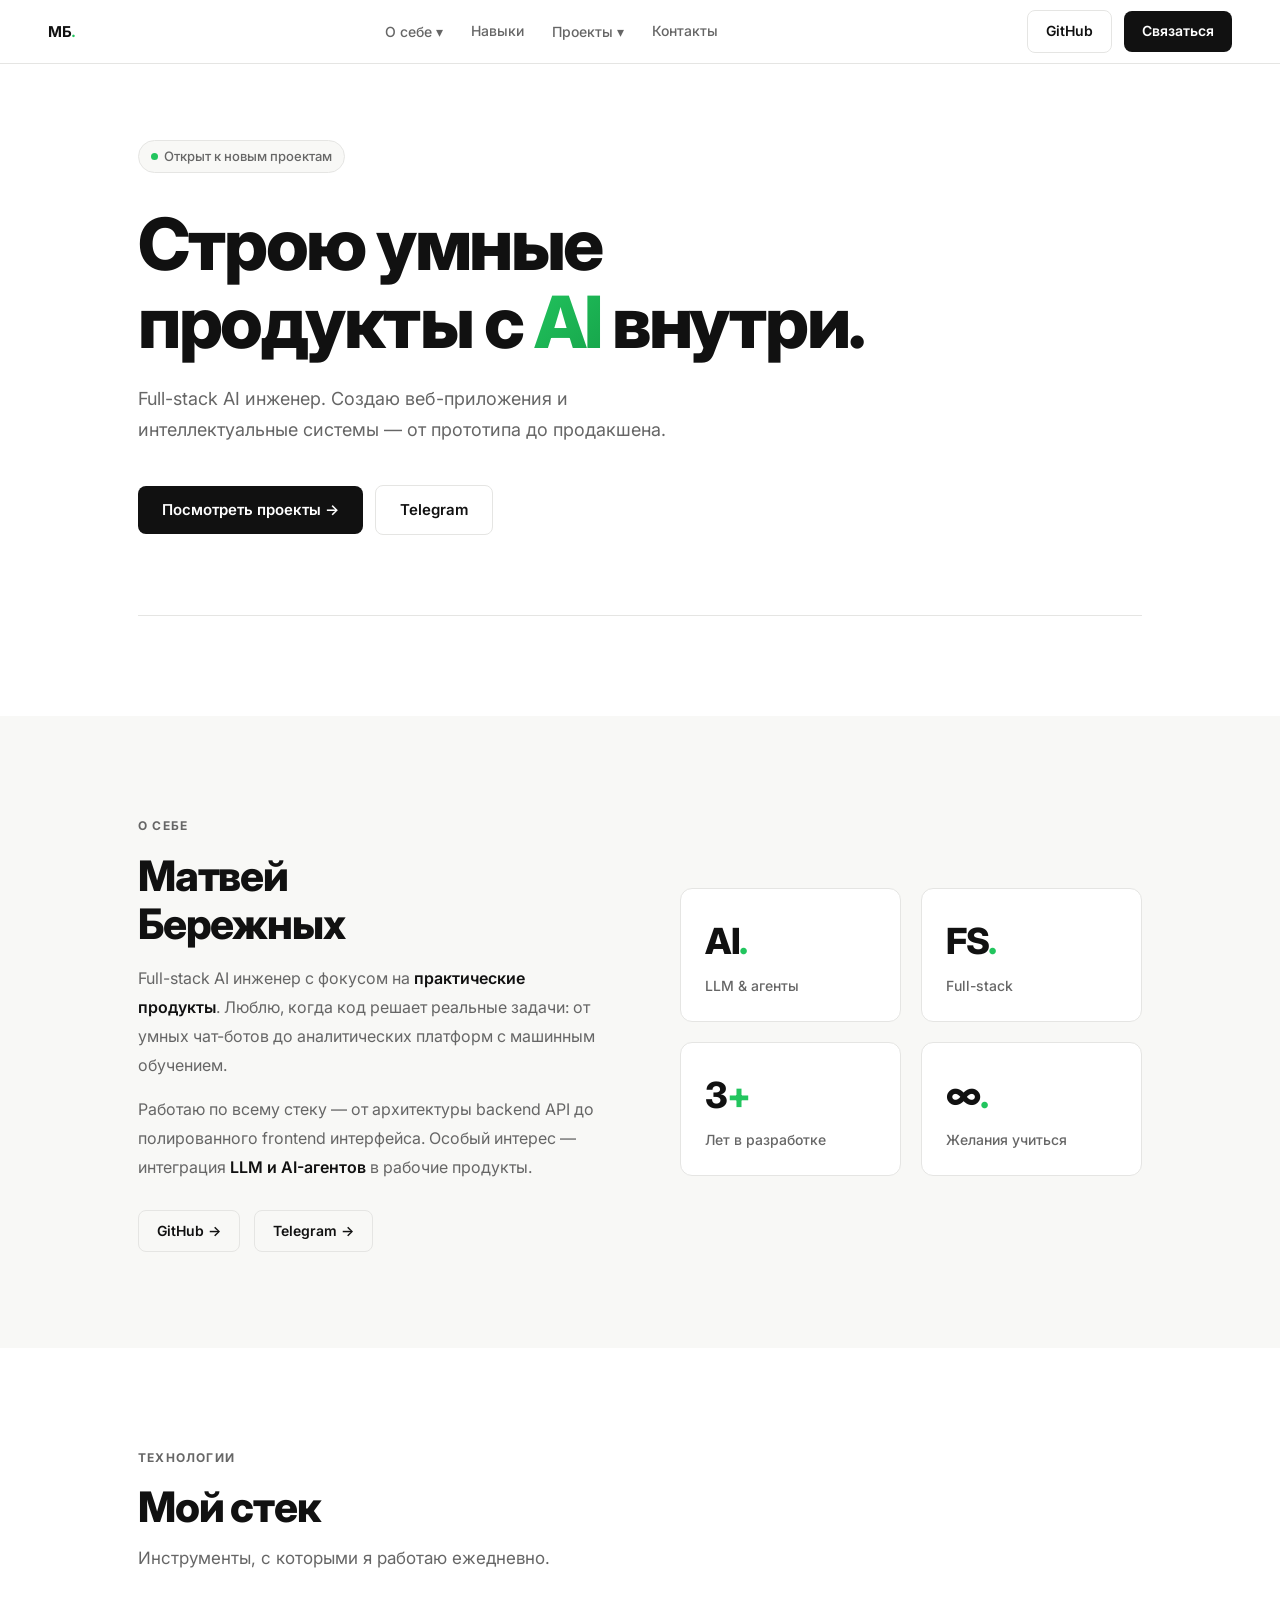
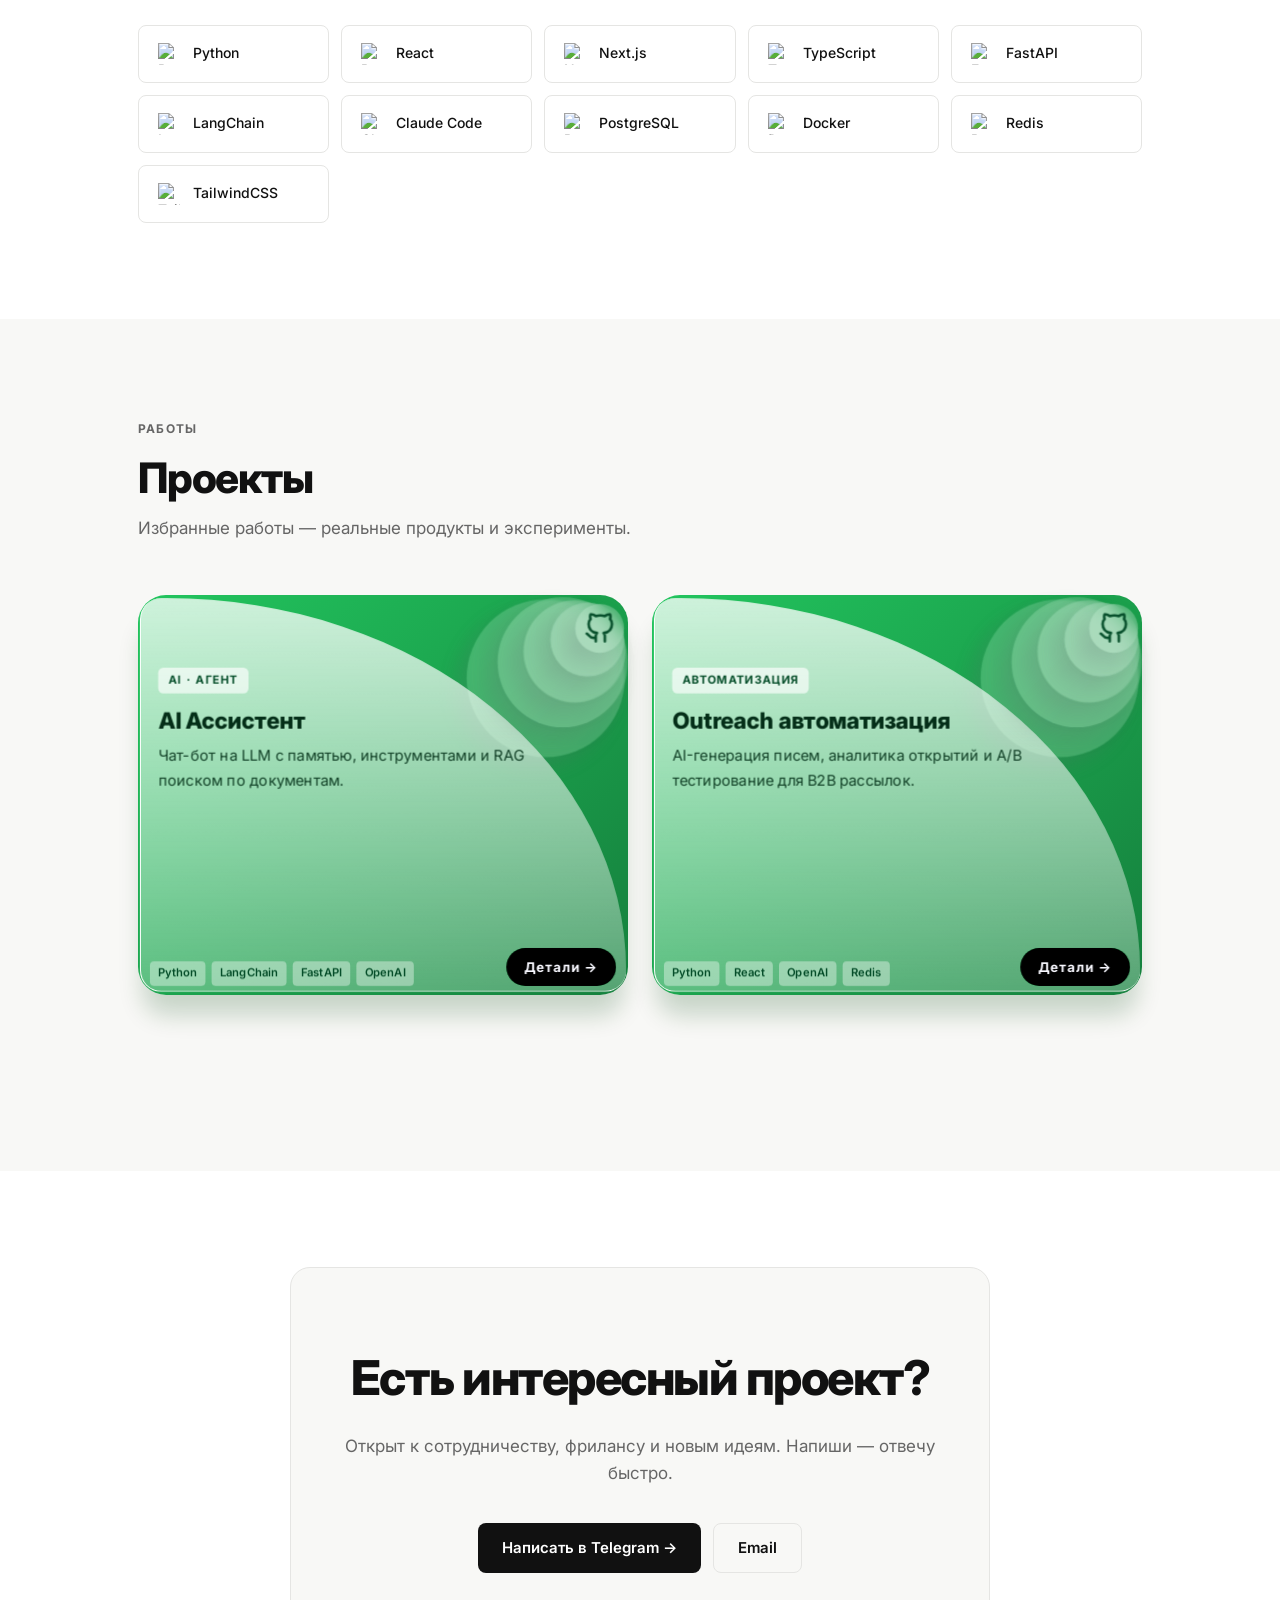
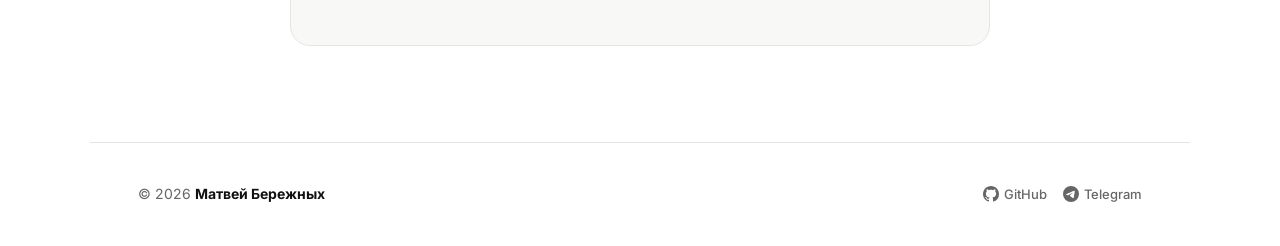
==== commit 8ca58506: "Fix image case (PNG->png); swap OpenAI API for Claude Code in skills; add Anthropic icon Co-Authored" ====
--- a/index.html
+++ b/index.html
@@ -423,7 +423,7 @@
       <div class="skill-chip"><div class="skill-icon"><img src="https://cdn.simpleicons.org/typescript" alt="TypeScript"></div>TypeScript</div>
       <div class="skill-chip"><div class="skill-icon"><img src="https://cdn.simpleicons.org/fastapi" alt="FastAPI"></div>FastAPI</div>
       <div class="skill-chip"><div class="skill-icon"><img src="https://cdn.simpleicons.org/langchain" alt="LangChain"></div>LangChain</div>
-      <div class="skill-chip"><div class="skill-icon"><img src="https://cdn.simpleicons.org/openai" alt="OpenAI"></div>OpenAI API</div>
+      <div class="skill-chip"><div class="skill-icon"><img src="https://cdn.simpleicons.org/anthropic" alt="Claude Code"></div>Claude Code</div>
       <div class="skill-chip"><div class="skill-icon"><img src="https://cdn.simpleicons.org/postgresql" alt="PostgreSQL"></div>PostgreSQL</div>
       <div class="skill-chip"><div class="skill-icon"><img src="https://cdn.simpleicons.org/docker" alt="Docker"></div>Docker</div>
       <div class="skill-chip"><div class="skill-icon"><img src="https://cdn.simpleicons.org/redis" alt="Redis"></div>Redis</div>
